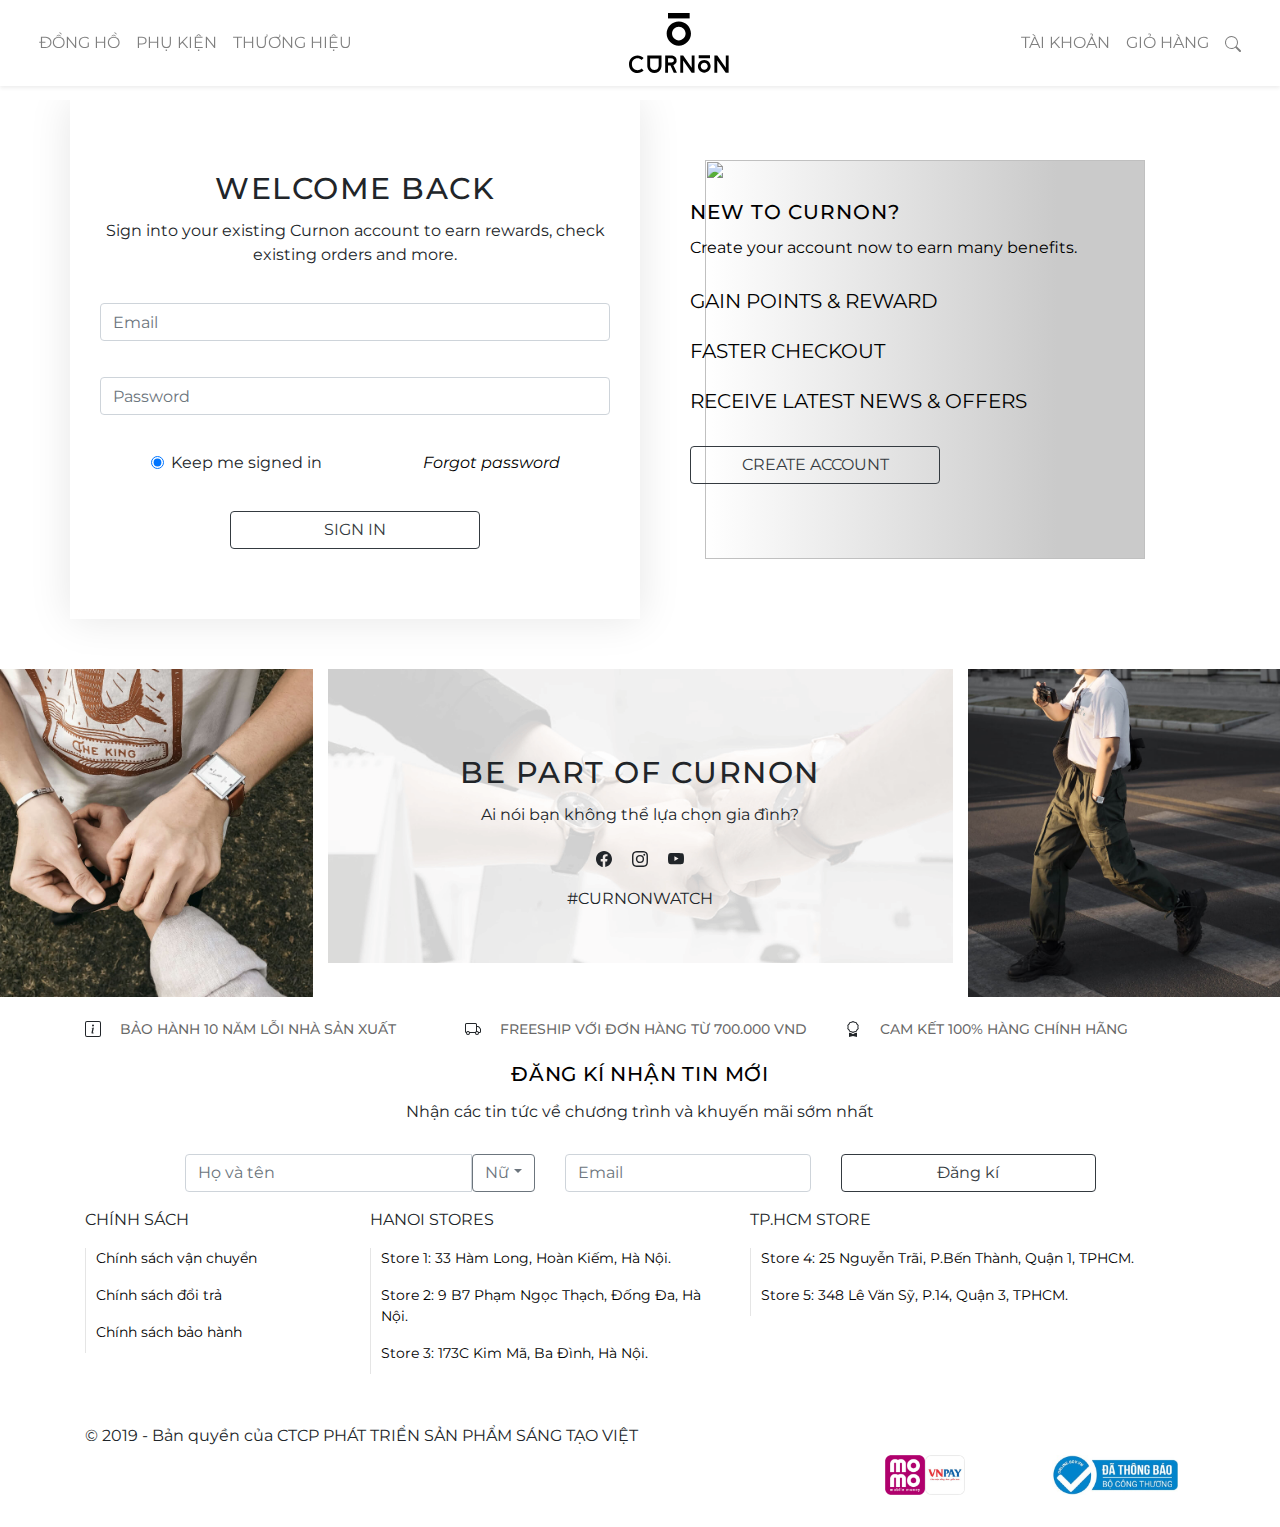
==== login.html @ 1ff75d3b "git commit" ====
<!DOCTYPE html>
<html lang="en">
<head>
    <meta charset="UTF-8">
    <meta http-equiv="X-UA-Compatible" content="IE=edge">
    <meta name="viewport" content="width=device-width, initial-scale=1.0">
    <meta charset="UTF-8">
    <meta http-equiv="X-UA-Compatible" content="IE=edge">
    <meta name="viewport" content="width=device-width, initial-scale=1.0">
    <title>FINAL PROJECT</title>
    <link href="./css/main.css" rel="stylesheet" />
    <link rel="preconnect" href="https://fonts.googleapis.com">
    <link rel="preconnect" href="https://fonts.gstatic.com" crossorigin>
    <link href="https://fonts.googleapis.com/css2?family=Montserrat&display=swap" rel="stylesheet">
    <link rel="stylesheet" href="https://stackpath.bootstrapcdn.com/bootstrap/4.4.1/css/bootstrap.min.css" integrity="sha384-Vkoo8x4CGsO3+Hhxv8T/Q5PaXtkKtu6ug5TOeNV6gBiFeWPGFN9MuhOf23Q9Ifjh" crossorigin="anonymous">
    <script src="https://ajax.googleapis.com/ajax/libs/jquery/3.5.1/jquery.min.js"></script>
    <script src="https://code.jquery.com/jquery-3.4.1.slim.min.js" integrity="sha384-J6qa4849blE2+poT4WnyKhv5vZF5SrPo0iEjwBvKU7imGFAV0wwj1yYfoRSJoZ+n" crossorigin="anonymous"></script>
    <script src="https://cdn.jsdelivr.net/npm/popper.js@1.16.0/dist/umd/popper.min.js" integrity="sha384-Q6E9RHvbIyZFJoft+2mJbHaEWldlvI9IOYy5n3zV9zzTtmI3UksdQRVvoxMfooAo" crossorigin="anonymous"></script>
    <script src="https://code.jquery.com/jquery-3.6.0.min.js" integrity="sha256-/xUj+3OJU5yExlq6GSYGSHk7tPXikynS7ogEvDej/m4=" crossorigin="anonymous"></script>
    <script src="https://stackpath.bootstrapcdn.com/bootstrap/4.4.1/js/bootstrap.min.js" integrity="sha384-wfSDF2E50Y2D1uUdj0O3uMBJnjuUD4Ih7YwaYd1iqfktj0Uod8GCExl3Og8ifwB6" crossorigin="anonymous"></script>
    <title>LOGIN</title>
</head>
<body>
    <div class="header bg-white navbar-light fixed-top">
        <nav class="navbar navbar-expand-lg navbar-light fixed-top shadow-sm " id="mainNav">
            <div class="container-fluid">
                <button class="navbar-toggler" onclick="openNavLeft()" type="button" data-bs-toggle="collapse" data-bs-target="#navbarSupportedContent" aria-controls="navbarSupportedContent" aria-expanded="false" aria-label="Toggle navigation">
                    <svg xmlns="http://www.w3.org/2000/svg" width="16" height="16" fill="currentColor" class="bi bi-list" viewBox="0 0 16 16">
                        <path fill-rule="evenodd" d="M2.5 12a.5.5 0 0 1 .5-.5h10a.5.5 0 0 1 0 1H3a.5.5 0 0 1-.5-.5zm0-4a.5.5 0 0 1 .5-.5h10a.5.5 0 0 1 0 1H3a.5.5 0 0 1-.5-.5zm0-4a.5.5 0 0 1 .5-.5h10a.5.5 0 0 1 0 1H3a.5.5 0 0 1-.5-.5z"/>
                        </svg>
                </button>
                <div id="mySidepanelLeft" class="sidepanelLeft">
                    <input type="text" class="form-control" placeholder="Tìm kiếm">
                    <a href="javascript:void(0)" class="closebtn" onclick="closeNavLeft()">×</a>
                    <a href="#">ĐỒNG HỒ NAM </a>
                    <a href="#">ĐỒNG HỒ NỮ</a>
                    <a href="#">DÂY ĐỒNG HỒ</a>
                    <a href="#">PHỤ KIỆN</a>
                  </div>
                <div class="nav-left header-display" id="navbarResponsive">
                    <ul class="navbar-nav ms-auto me-4 my-3 my-lg-0">
                        <li class="nav-item"><a class="nav-link me-lg-3" href="#features">ĐỒNG HỒ</a>
                            <div class="header-hover" style="width: 100%;">
                                <div class="row" style="padding: 50px;">
                                    <div class="col-2">
                                        <ul class="list-group" id="tabs-nav" style="list-style: none">
                                            <a href="#" class="list-group-item list-group-item-action">KHÁM PHÁ</a>
                                            <li> <a href="#tab1" class="list-group-item list-group-item-action list-group-btn" >ĐỒNG HỒ NAM</a>
                                            <li> <a href="#tab2" class="list-group-item list-group-item-action list-group-btn" >ĐỒNG HỒ NỮ</a></li>
                                            <li> <a href="#tab3" class="list-group-item list-group-item-action list-group-btn">ON SALE</a></li>
                                            <li> <a href="#" class="list-group-item list-group-item-action">DÂY ĐỒNG HỒ</a></li>
                        
                                        </ul>
                                    </div> 
                                    <div class="col-10 " id="content-tab">
                                            <!-- Đồng hồ nam -->
                                        <div class="row content-tab" id="#tab1">
                                            <div class="col-4" style="border-left:rgba(0, 0, 0, 0.6)">
                                                <a href="#" class="list-group-item list-group-item-action" style="border: none">MUA THEO BỘ SƯU TẬP</a>
                                                <div class="col-box">
                                                    <div class="col-group">
                                                        <a href="" class="col-group-item">
                                                            <img src="./img/Kashmir_2000px_1x1.png" alt="" class="header-img">
                                                            <h6 class="card-title">KASHMIR</h6>
                                                        </a>
                                                        <a href="" class="col-group-item">
                                                            <img src="./img/Colosseum_2000px_1x1.png" alt="" class="header-img">
                                                            <h6 class="card-title">COLOSSEUM</h6>
                                                        </a>
                                                        <a href="" class="col-group-item">
                                                            <img src="./img/Watches_Line_Art-09.png" alt="" class="header-img">
                                                            <h6 class="card-title">JACKSON</h6>
                                                        </a>
                                                    </div>
                                                    <div class="col-group">
                                                        <a href="" class="col-group-item">
                                                            <img src="./img/Kashmir_2000px_1x1.png" alt="" class="header-img">
                                                            <h6 class="card-title">KASHMIR</h6>
                                                        </a>
                                                        <a href="" class="col-group-item">
                                                            <img src="./img/Colosseum_2000px_1x1.png" alt="" class="header-img">
                                                            <h6 class="card-title">COLOSSEUM</h6>
                                                        </a>
                                                        <a href="" class="col-group-item">
                                                            <img src="./img/Watches_Line_Art-09.png" alt="" class="header-img">
                                                            <h6 class="card-title">JACKSON</h6>
                                                        </a>
                                                    </div>
                                                </div>
                                            </div>
                                            <div class="col-4">
                                                <div class="card card-animation">
                                                    <img src="./img/FuturaNewArrival.jpg" alt="" class="col-3-img ">
                                                    <div class="card-body">
                                                    <h6 class="card-title">NEW ARRIVALS</h6>
                                                    </div>
                                                </div>
                                            </div>
                                            <div class="col-4">
                                                <div class="card  card-animation" >
                                                    <img src="./img/MenBestSeller.jpg" alt="" class="col-3-img">
                                                    <div class="card-body">
                                                    <h6 class="card-title">MEN'S BEST SELLER</h6>
                                                    </div>
                                                </div>
                                                
                                            </div>
                                        </div>
                                            <!-- Đồng hồ nữ -->
                                        <div class="row content-tab" id="#tab2">
                                            <div class="col-4" >
                                                <a href="#" class="list-group-item list-group-item-action" style="border: none">MUA THEO BỘ SƯU TẬP</a>
                                                <div class="col-box">
                                                    <div class="col-group">
                                                        <a href="" class="col-group-item">
                                                            <img src="./img/Melissani_2000px_1x1.png" alt="" class="header-img">
                                                            <h6 class="card-title">Melissani</h6>
                                                        </a>
                                                        <a href="" class="col-group-item">
                                                            <img src="./img/Beverly_2000px_1x1.png" alt="" class="header-img">
                                                            <h6 class="card-title">Beverly</h6>
                                                        </a>
                                                        <a href="" class="col-group-item">
                                                            <img src="./img/Santorini_2000px_1x1.png" alt="" class="header-img">
                                                            <h6 class="card-title">Santorini</h6>
                                                        </a>
                                                    </div>
                                                    <div class="col-group">
                                                        <a href="" class="col-group-item">
                                                            <img src="./img/Kashmir_2000px_1x1.png" alt="" class="header-img">
                                                            <h6 class="card-title">KASHMIR</h6>
                                                        </a>
                                                        <a href="" class="col-group-item">
                                                            <img src="./img/Colosseum_2000px_1x1.png" alt="" class="header-img">
                                                            <h6 class="card-title">COLOSSEUM</h6>
                                                        </a>
                                                        <a href="" class="col-group-item">
                                                            <img src="./img/Watches_Line_Art-09.png" alt="" class="header-img">
                                                            <h6 class="card-title">JACKSON</h6>
                                                        </a>
                                                    </div>
                                                </div>
                                            </div>
                                            <div class="col-4">
                                                <div class="card">
                                                    <img src="./img/NewFlorenge.jpg" alt="" class="col-3-img">
                                                    <div class="card-body">
                                                    <h6 class="card-title">NEW ARRIVALS</h6>
                                                    </div>
                                                </div>
                                            </div>
                                            <div class="col-4">
                                                <div class="card" >
                                                    <img src="./img/WomenBestSeller.jpg" alt="" class="col-3-img">
                                                    <div class="card-body">
                                                    <h6 class="card-title">MEN'S BEST SELLER</h6>
                                                    </div>
                                                </div>
                                                
                                            </div>
                                        </div>
                                        <!-- Sale -->
                                        <div class="row content-tab" id="#tab3">
                                            <div class="col-5">
                                                <img src="./img/Straps.jpg" alt="" class="col-3-img">
                                            </div>
                                            <div class="col-7" style="align-self: center; display: flex;">
                                                <h3 class="card-title"> SPECIAL OFFER: </h3>
                                                <h3 class="card-title" style="color: red; font-weight: bold;"> UP TO 25%</h3>
                                                
                                            </div>
                                        
                                        </div>
                                    </div>
                        
                                </div>
                            </div>
                        </li>
                        <li class="nav-item"><a class="nav-link me-lg-3" href="#download">PHỤ KIỆN</a>
                            <div class="header-hover" style="width: 100%;">
                                <div class="row " style="padding: 50px;">
                                    <div class="col-2">
                                        <ul class="list-group" style="list-style: none">
                                            <a href="#" class="list-group-item list-group-item-action">KHÁM PHÁ</a>
                                            <li> <a href="#tab1" class="list-group-item list-group-item-action list-group-btn" >VÒNG TAY</a>
                                            <li> <a href="#tab2" class="list-group-item list-group-item-action list-group-btn" >NHẪN</a></li>
                        
                                        </ul>
                                    </div> 
                                    <div class="col-10">
                                            <!-- VÒNG TAY-->
                                        <div class="row ">
                                            <div class="col-6" >
                                                <div class="card card-animation ">
                                                    <img src="./img/MenCuff-1.jpg" alt="" class="card-col-img">
                                                    <div class="card-body">
                                                    <h6 class="card-title">NEW ARRIVALS</h6>
                                                    </div>
                                                </div>
                                            </div>
                                            <div class="col-6">
                                                <div class="card card-animation ">
                                                    <img src="./img/WomenCuffs.jpg" alt="" class="card-col-img">
                                                    <div class="card-body">
                                                    <h6 class="card-title">NEW ARRIVALS</h6>
                                                    </div>
                                                </div>
                                            </div>
                                            
                                        </div>
                                        <!-- nHẪN -->
                                        <!-- <div class="row content-tab" id="#tab2">
                                            <div class="col-4" >
                                                <a href="#" class="list-group-item list-group-item-action" style="border: none">MUA THEO BỘ SƯU TẬP</a>
                                                <div class="col-box">
                                                    <div class="col-group">
                                                        <a href="" class="col-group-item">
                                                            <img src="./img/Melissani_2000px_1x1.png" alt="" class="header-img">
                                                            <h6 class="card-title">Melissani</h6>
                                                        </a>
                                                        <a href="" class="col-group-item">
                                                            <img src="./img/Beverly_2000px_1x1.png" alt="" class="header-img">
                                                            <h6 class="card-title">Beverly</h6>
                                                        </a>
                                                        <a href="" class="col-group-item">
                                                            <img src="./img/Santorini_2000px_1x1.png" alt="" class="header-img">
                                                            <h6 class="card-title">Santorini</h6>
                                                        </a>
                                                    </div>
                                                    <div class="col-group">
                                                        <a href="" class="col-group-item">
                                                            <img src="./img/Kashmir_2000px_1x1.png" alt="" class="header-img">
                                                            <h6 class="card-title">KASHMIR</h6>
                                                        </a>
                                                        <a href="" class="col-group-item">
                                                            <img src="./img/Colosseum_2000px_1x1.png" alt="" class="header-img">
                                                            <h6 class="card-title">COLOSSEUM</h6>
                                                        </a>
                                                        <a href="" class="col-group-item">
                                                            <img src="./img/Watches_Line_Art-09.png" alt="" class="header-img">
                                                            <h6 class="card-title">JACKSON</h6>
                                                        </a>
                                                    </div>
                                                </div>
                                            </div>
                                            <div class="col-4">
                                                <div class="card">
                                                    <img src="./img/NewFlorenge.jpg" alt="" class="col-3-img">
                                                    <div class="card-body">
                                                    <h6 class="card-title">NEW ARRIVALS</h6>
                                                    </div>
                                                </div>
                                            </div>
                                            <div class="col-4">
                                                <div class="card" >
                                                    <img src="./img/WomenBestSeller.jpg" alt="" class="col-3-img">
                                                    <div class="card-body">
                                                    <h6 class="card-title">MEN'S BEST SELLER</h6>
                                                    </div>
                                                </div>
                                                
                                            </div>
                                        </div>  -->
                                    </div>
                                </div>
                            </div>

                        </li>
                        <li class="nav-item"><a class="nav-link me-lg-3" href="#download">THƯƠNG HIỆU</a>

                            <div class="header-hover" style="width: 100%;">
                                <div class="row " style="padding: 50px;">
                                    <div class="col-4">
                                        <div class="col-brand card-animation">
                                            <a href="" class="">
                                                <img src="./img/whynot-iRG.jpg" alt="" class="brand-img">
                                            </a>
                                            
                                        </div>
                                        <div class="brand-text">
                                            <img src="./img/whynot-cBD.png" alt="" class="brand-img-text">
                                            <button type="button" class="btn-edit btn ">KHÁM PHÁ BLOG</button>
                                        </div>

                                    </div>
                                    <div class="col-4">
                                        <div class="col-brand card-animation">
                                            <a href="" class="">
                                                <img src="./img/about-us-wmP.jpg" alt="" class="brand-img">
                                            </a>
                                            
                                        </div>
                                        <div class="brand-text">
                                            <h3 class="card-title" style="color: white;padding-bottom: 20px;font-weight: bold;">ABOUT US</h3>
                                            <button type="button" class="btn-edit btn ">VỀ CHÚNG TÔI</button>
                                        </div>

                                    </div>
                                    <div class="col-4">
                                        <div class="col-brand card-animation">
                                            <a href="" class="">
                                                <img src="./img/longandshort-pwP.jpg" alt="" class="brand-img">
                                            </a>
                                            
                                        </div>
                                        <div class="brand-text">
                                            <h3 class="card-title" style="color: white;padding-bottom: 20px; font-weight: bolder;">LONG AND SHORT</h3>
                                            <button type="button" class="btn-edit btn ">TÌM HIỂU THÊM </button>
                                        </div>

                                    </div>
                                </div>
                            </div>
                        </li>

                    </ul>
                </div>
                <a class="navbar-brand fw-bold " href="#page-top">
                    <img src="./img/logo-mWb.svg" class="img-fluid" alt="...">
                </a>
                <div class="nav-right header-display" id="navbarResponsive">
                    <ul class="navbar-nav ms-auto me-4 my-3 my-lg-0">
                        <li class="nav-item"><a class="nav-link me-lg-3" href="#features">TÀI KHOẢN</a>
                            <div class="header-hover">
                                <a href="#" class="dropdown-content">ĐĂNG NHẬP</a>
                                <a href="#" class="dropdown-content">ĐĂNG KÍ </a>
                            </div>
                        </li>
                        <li class="nav-item"><a class="nav-link me-lg-3" onclick="openNav()" href="#download">
                            GIỎ HÀNG
                        </a>
                            
                        </li>
                        <li class="nav-item"><a class="nav-link me-lg-3" href="#features">
                            <svg xmlns="http://www.w3.org/2000/svg" width="16" height="16" fill="currentColor" class="bi bi-search" viewBox="0 0 16 16">
                                <path d="M11.742 10.344a6.5 6.5 0 1 0-1.397 1.398h-.001c.03.04.062.078.098.115l3.85 3.85a1 1 0 0 0 1.415-1.414l-3.85-3.85a1.007 1.007 0 0 0-.115-.1zM12 6.5a5.5 5.5 0 1 1-11 0 5.5 5.5 0 0 1 11 0z"/>
                            </svg>
                        </a> </li>
                    </ul>
                </div>
                <button class="navbar-toggler" onclick="openNav()" type="button" data-bs-toggle="collapse" data-bs-target="#navbarSupportedContent" aria-controls="navbarSupportedContent" aria-expanded="false" aria-label="Toggle navigation">
                    <svg xmlns="http://www.w3.org/2000/svg" width="16" height="16" fill="currentColor" class="bi bi-bag" viewBox="0 0 16 16">
                        <path d="M8 1a2.5 2.5 0 0 1 2.5 2.5V4h-5v-.5A2.5 2.5 0 0 1 8 1zm3.5 3v-.5a3.5 3.5 0 1 0-7 0V4H1v10a2 2 0 0 0 2 2h10a2 2 0 0 0 2-2V4h-3.5zM2 5h12v9a1 1 0 0 1-1 1H3a1 1 0 0 1-1-1V5z"/>
                    </svg>
                </button>

                <div id="mySidepanel" class="sidepanel">
                                <div class="side-header">
                                    <h3 class="card-title">GIỎ HÀNG CỦA BẠN</h3>                                 
                                    <a href="javascript:void(0)" class="closebtn" onclick="closeNav()">
                                        <h3 class="card-title">x</h3>      
                                    </a>
                                <br>
                                </div>
                                <div class="side-body">
                                    <span class="card-title">
                                        Hiện tại chưa có sản phẩm nào trong giỏ hàng của bạn
                                    </span>
                                   <a href="#">
                                    <button type="button" class="btn btn-dark">TIẾP TỤC MUA SẮM</button>
                                   </a>
                                </div>
                                <div class="side-service">
                                    <div class="side-service-group">
                                        <svg xmlns="http://www.w3.org/2000/svg" width="16" height="16" fill="currentColor" class="bi bi-truck" viewBox="0 0 16 16" style="width: 50px; height: 50px;">
                                            <path d="M0 3.5A1.5 1.5 0 0 1 1.5 2h9A1.5 1.5 0 0 1 12 3.5V5h1.02a1.5 1.5 0 0 1 1.17.563l1.481 1.85a1.5 1.5 0 0 1 .329.938V10.5a1.5 1.5 0 0 1-1.5 1.5H14a2 2 0 1 1-4 0H5a2 2 0 1 1-3.998-.085A1.5 1.5 0 0 1 0 10.5v-7zm1.294 7.456A1.999 1.999 0 0 1 4.732 11h5.536a2.01 2.01 0 0 1 .732-.732V3.5a.5.5 0 0 0-.5-.5h-9a.5.5 0 0 0-.5.5v7a.5.5 0 0 0 .294.456zM12 10a2 2 0 0 1 1.732 1h.768a.5.5 0 0 0 .5-.5V8.35a.5.5 0 0 0-.11-.312l-1.48-1.85A.5.5 0 0 0 13.02 6H12v4zm-9 1a1 1 0 1 0 0 2 1 1 0 0 0 0-2zm9 0a1 1 0 1 0 0 2 1 1 0 0 0 0-2z"/>
                                            </svg>
                                            <span class="card-title" style=" color: black; margin-left: 30px;">FREESHIP VỚI ĐƠN HÀNG TỪ 700.000 VND</span>
                                    </div>
                                    <div class="side-service-group">
                                        <svg xmlns="http://www.w3.org/2000/svg" width="16" height="16" fill="currentColor" class="bi bi-award" viewBox="0 0 16 16" style="width: 50px; height: 50px; ">
                                            <path d="M9.669.864 8 0 6.331.864l-1.858.282-.842 1.68-1.337 1.32L2.6 6l-.306 1.854 1.337 1.32.842 1.68 1.858.282L8 12l1.669-.864 1.858-.282.842-1.68 1.337-1.32L13.4 6l.306-1.854-1.337-1.32-.842-1.68L9.669.864zm1.196 1.193.684 1.365 1.086 1.072L12.387 6l.248 1.506-1.086 1.072-.684 1.365-1.51.229L8 10.874l-1.355-.702-1.51-.229-.684-1.365-1.086-1.072L3.614 6l-.25-1.506 1.087-1.072.684-1.365 1.51-.229L8 1.126l1.356.702 1.509.229z"/>
                                            <path d="M4 11.794V16l4-1 4 1v-4.206l-2.018.306L8 13.126 6.018 12.1 4 11.794z"/>
                                        </svg>
                                        <span class="card-title" style=" color: black; margin-left: 30px;">CAM KẾT 100% HÀNG CHÍNH HÃNG</span>
                                    </div>
                                </div>

                </div>

            </div>        
        </nav> 
        
        
    </div>

    <div class="body">
        <div class="container margin-top" >
            <div class="row">
                <div class="col-md-12 col-lg-6 login-group" >
                    <div class="container login-padding">
                        <h3 class="card-title" style="text-align: center;">WELCOME BACK</h3>
                        <p class="text" style="text-align: center;">
                            Sign into your existing Curnon account to earn rewards, check existing orders and more.
                        </p>
                        <form>
                            <div class="mb-3 padding-top" >
                              <input type="text" class="form-control email" placeholder="Email" aria-label="Email" aria-describedby="basic-addon1">
                              <p id="err-login-email"></p>
                            </div>
                            <div class="mb-3 padding-top">
                                <input type="text" class="form-control password" placeholder="Password" aria-label="Password" aria-describedby="basic-addon1">                       
                                <p id="err-login-psw"></p>
                            </div>
                            <div class=" form-check-center padding-top">
                                <div class="form-check ">
                                    <input class="form-check-input" type="radio" name="flexRadioDefault" id="flexRadioDefault2" checked>
                                    <label class="form-check-label" for="flexRadioDefault2">
                                      Keep me signed in
                                    </label>
                                  </div>
                                  <a href="">
                                      <p class="text" style="font-style: italic; color: black; text-decoration: black;">Forgot password
                                      </p>
                                  </a>
                            </div>
                            <div class="form-btn padding-top">
                                <button type="button" class="btn btn-outline-dark btnLogin" style="width: 250px;">SIGN IN</button>
                            </div>
                        </form>
                    </div>
                    
                    
                </div>
                <div class="col-md-12 col-lg-6"  >
                    <div class="login-right">
                        <img src="./img/background-k2G.png" alt="" class="login-right-img">
                    </div>
                    <div class="signup">
                        <div class="signup-text">
                            <h3 class="card-title" style="color: black;">NEW TO CURNON?</h3>
                            <p class="text" style="color: black;" >
                                Create your account now to earn many benefits.
                            </p>
                        </div>
                        <div class="signup-group">
                            <div class="signup-box">
                                <div class="circle-box"></div>
                                <div class="box-text">GAIN POINTS & REWARD</div>
                            </div>
                            <div class="signup-box">
                                <div class="circle-box"></div>
                                <div class="box-text">FASTER CHECKOUT</div>
                            </div>
                            <div class="signup-box">
                                <div class="circle-box"></div>
                                <div class="box-text">RECEIVE LATEST NEWS & OFFERS</div>
                            </div>
                            
                        </div>
                    
                        <button type="button" class="btn btn-outline-dark" style="width: 250px;">CREATE ACCOUNT</button>
                    </div>
                    

                </div>
            </div>
        </div>
        <div class="body-6 margin-top">
            <div class="row " >
                <div class="col-md-3 mobile-row" style="padding: 0px;">
                    <img src="./img/part_of_curnon_1-mCk.jpg" alt="" class="story-img">
                    <!-- <div class="body6-img" style="background-image: url('./img/part_of_curnon_1-mCk.jpg');"></div> -->
                </div>
                <div class="col-md-12 col-sm-12 col-lg-6 position" style="padding: 0px;">
                    <div class="container">
                        <img src="./img/background-v4U.png" alt="" class="story-img" style="height: 100%; position: relative;">
                    </div>
                    <div class="body-6-box">
                        <div class="body-6-text">
                            <h3 class="card-title">BE PART OF CURNON</h3>
                            <span class="text">Ai nói bạn không thể lựa chọn gia đình?                    </span>
                            <div class="icon-box">
                                <svg xmlns="http://www.w3.org/2000/svg" width="16" height="16" fill="currentColor" class="bi bi-facebook" viewBox="0 0 16 16">
                                    <path d="M16 8.049c0-4.446-3.582-8.05-8-8.05C3.58 0-.002 3.603-.002 8.05c0 4.017 2.926 7.347 6.75 7.951v-5.625h-2.03V8.05H6.75V6.275c0-2.017 1.195-3.131 3.022-3.131.876 0 1.791.157 1.791.157v1.98h-1.009c-.993 0-1.303.621-1.303 1.258v1.51h2.218l-.354 2.326H9.25V16c3.824-.604 6.75-3.934 6.75-7.951z"/>
                                </svg>
                                <svg xmlns="http://www.w3.org/2000/svg" width="16" height="16" fill="currentColor" class="bi bi-instagram" viewBox="0 0 16 16">
                                    <path d="M8 0C5.829 0 5.556.01 4.703.048 3.85.088 3.269.222 2.76.42a3.917 3.917 0 0 0-1.417.923A3.927 3.927 0 0 0 .42 2.76C.222 3.268.087 3.85.048 4.7.01 5.555 0 5.827 0 8.001c0 2.172.01 2.444.048 3.297.04.852.174 1.433.372 1.942.205.526.478.972.923 1.417.444.445.89.719 1.416.923.51.198 1.09.333 1.942.372C5.555 15.99 5.827 16 8 16s2.444-.01 3.298-.048c.851-.04 1.434-.174 1.943-.372a3.916 3.916 0 0 0 1.416-.923c.445-.445.718-.891.923-1.417.197-.509.332-1.09.372-1.942C15.99 10.445 16 10.173 16 8s-.01-2.445-.048-3.299c-.04-.851-.175-1.433-.372-1.941a3.926 3.926 0 0 0-.923-1.417A3.911 3.911 0 0 0 13.24.42c-.51-.198-1.092-.333-1.943-.372C10.443.01 10.172 0 7.998 0h.003zm-.717 1.442h.718c2.136 0 2.389.007 3.232.046.78.035 1.204.166 1.486.275.373.145.64.319.92.599.28.28.453.546.598.92.11.281.24.705.275 1.485.039.843.047 1.096.047 3.231s-.008 2.389-.047 3.232c-.035.78-.166 1.203-.275 1.485a2.47 2.47 0 0 1-.599.919c-.28.28-.546.453-.92.598-.28.11-.704.24-1.485.276-.843.038-1.096.047-3.232.047s-2.39-.009-3.233-.047c-.78-.036-1.203-.166-1.485-.276a2.478 2.478 0 0 1-.92-.598 2.48 2.48 0 0 1-.6-.92c-.109-.281-.24-.705-.275-1.485-.038-.843-.046-1.096-.046-3.233 0-2.136.008-2.388.046-3.231.036-.78.166-1.204.276-1.486.145-.373.319-.64.599-.92.28-.28.546-.453.92-.598.282-.11.705-.24 1.485-.276.738-.034 1.024-.044 2.515-.045v.002zm4.988 1.328a.96.96 0 1 0 0 1.92.96.96 0 0 0 0-1.92zm-4.27 1.122a4.109 4.109 0 1 0 0 8.217 4.109 4.109 0 0 0 0-8.217zm0 1.441a2.667 2.667 0 1 1 0 5.334 2.667 2.667 0 0 1 0-5.334z"/>
                                </svg>
                                <svg xmlns="http://www.w3.org/2000/svg" width="16" height="16" fill="currentColor" class="bi bi-youtube" viewBox="0 0 16 16">
                                    <path d="M8.051 1.999h.089c.822.003 4.987.033 6.11.335a2.01 2.01 0 0 1 1.415 1.42c.101.38.172.883.22 1.402l.01.104.022.26.008.104c.065.914.073 1.77.074 1.957v.075c-.001.194-.01 1.108-.082 2.06l-.008.105-.009.104c-.05.572-.124 1.14-.235 1.558a2.007 2.007 0 0 1-1.415 1.42c-1.16.312-5.569.334-6.18.335h-.142c-.309 0-1.587-.006-2.927-.052l-.17-.006-.087-.004-.171-.007-.171-.007c-1.11-.049-2.167-.128-2.654-.26a2.007 2.007 0 0 1-1.415-1.419c-.111-.417-.185-.986-.235-1.558L.09 9.82l-.008-.104A31.4 31.4 0 0 1 0 7.68v-.123c.002-.215.01-.958.064-1.778l.007-.103.003-.052.008-.104.022-.26.01-.104c.048-.519.119-1.023.22-1.402a2.007 2.007 0 0 1 1.415-1.42c.487-.13 1.544-.21 2.654-.26l.17-.007.172-.006.086-.003.171-.007A99.788 99.788 0 0 1 7.858 2h.193zM6.4 5.209v4.818l4.157-2.408L6.4 5.209z"/>
                                </svg>
                            </div>
                            <span class="cart-text">#CURNONWATCH </span>
                        </div>
                        
                    </div>
                </div>
                <div class="col-md-3 mobile-row" style="padding: 0px;">
                    <img src="./img/part_of_curnon_3-4DR.jpg" alt="" class="story-img">
                </div>
                
            </div>
            <div class="row">
                <div class="container">
                    <div class="row body6-padding">
                        <div class="col-md-4 col-sm-12 body6-row-2">
                            <svg xmlns="http://www.w3.org/2000/svg" width="16" height="16" fill="currentColor" class="bi bi-info-square" viewBox="0 0 16 16">
                                <path d="M14 1a1 1 0 0 1 1 1v12a1 1 0 0 1-1 1H2a1 1 0 0 1-1-1V2a1 1 0 0 1 1-1h12zM2 0a2 2 0 0 0-2 2v12a2 2 0 0 0 2 2h12a2 2 0 0 0 2-2V2a2 2 0 0 0-2-2H2z"/>
                                <path d="m8.93 6.588-2.29.287-.082.38.45.083c.294.07.352.176.288.469l-.738 3.468c-.194.897.105 1.319.808 1.319.545 0 1.178-.252 1.465-.598l.088-.416c-.2.176-.492.246-.686.246-.275 0-.375-.193-.304-.533L8.93 6.588zM9 4.5a1 1 0 1 1-2 0 1 1 0 0 1 2 0z"/>
                                </svg>
                            <span class="card-title">BẢO HÀNH 10 NĂM LỖI NHÀ SẢN XUẤT</span>
                        </div>
                        <div class="col-md-4 col-sm-12 body6-row-2">
                            <svg xmlns="http://www.w3.org/2000/svg" width="16" height="16" fill="currentColor" class="bi bi-truck" viewBox="0 0 16 16">
                                <path d="M0 3.5A1.5 1.5 0 0 1 1.5 2h9A1.5 1.5 0 0 1 12 3.5V5h1.02a1.5 1.5 0 0 1 1.17.563l1.481 1.85a1.5 1.5 0 0 1 .329.938V10.5a1.5 1.5 0 0 1-1.5 1.5H14a2 2 0 1 1-4 0H5a2 2 0 1 1-3.998-.085A1.5 1.5 0 0 1 0 10.5v-7zm1.294 7.456A1.999 1.999 0 0 1 4.732 11h5.536a2.01 2.01 0 0 1 .732-.732V3.5a.5.5 0 0 0-.5-.5h-9a.5.5 0 0 0-.5.5v7a.5.5 0 0 0 .294.456zM12 10a2 2 0 0 1 1.732 1h.768a.5.5 0 0 0 .5-.5V8.35a.5.5 0 0 0-.11-.312l-1.48-1.85A.5.5 0 0 0 13.02 6H12v4zm-9 1a1 1 0 1 0 0 2 1 1 0 0 0 0-2zm9 0a1 1 0 1 0 0 2 1 1 0 0 0 0-2z"/>
                                </svg>
                              <span class="card-title">FREESHIP VỚI ĐƠN HÀNG TỪ 700.000 VND</span>
                        </div>
                        <div class="col-md-4 col-sm-12 body6-row-2">
                            <svg xmlns="http://www.w3.org/2000/svg" width="16" height="16" fill="currentColor" class="bi bi-award" viewBox="0 0 16 16">
                                <path d="M9.669.864 8 0 6.331.864l-1.858.282-.842 1.68-1.337 1.32L2.6 6l-.306 1.854 1.337 1.32.842 1.68 1.858.282L8 12l1.669-.864 1.858-.282.842-1.68 1.337-1.32L13.4 6l.306-1.854-1.337-1.32-.842-1.68L9.669.864zm1.196 1.193.684 1.365 1.086 1.072L12.387 6l.248 1.506-1.086 1.072-.684 1.365-1.51.229L8 10.874l-1.355-.702-1.51-.229-.684-1.365-1.086-1.072L3.614 6l-.25-1.506 1.087-1.072.684-1.365 1.51-.229L8 1.126l1.356.702 1.509.229z"/>
                                <path d="M4 11.794V16l4-1 4 1v-4.206l-2.018.306L8 13.126 6.018 12.1 4 11.794z"/>
                            </svg>
                            <span class="card-title">CAM KẾT 100% HÀNG CHÍNH HÃNG</span>
                        </div>  
                    </div>
                    
                </div>
                
            </div>
        </div>
        <div class="body-newsletter">
            <h5 class="card-title">ĐĂNG KÍ NHẬN TIN MỚI</h5>
            <span class="card-text">Nhận các tin tức về chương trình và khuyến mãi sớm nhất            </span>
            <div class="container">
                <div class="row justify-content-md-center">
                  <div class="col-sm-12 col-md-12 col-lg-4">
                    <div class="input-group mb-3">
                        <input type="text" class="form-control" placeholder="Họ và tên" aria-label="Recipient's username" aria-describedby="basic-addon2">
                        <button class="btn btn-outline-secondary dropdown-toggle" type="button" data-bs-toggle="dropdown" aria-expanded="false">Nữ</button>
                        <ul class="dropdown-menu dropdown-menu-end">
                          <li><a class="dropdown-item" href="#">Nam</a></li>
                          <li><a class="dropdown-item" href="#">Nữ</a></li>
                        </ul>
                      </div>
                  </div>
                  <div class="col-sm-12 col-md-12 col-lg-auto">
                    <input type="text" class="form-control" placeholder="Email" aria-label="Recipient's username" aria-describedby="basic-addon2">
                  </div>
                  <div class="col-sm-12 col-md-12 col-lg-3">
                    <button type="button" class="btn btn-outline-dark btn-responsive">Đăng kí</button>

                  </div>
                </div>
            </div>
            <div class="container mobile-row">
                <div class="row">
                    <div class="col-3 ">
                        <span class="card-text">CHÍNH SÁCH</span>
                        <div class="news-box">
                            <p class="card-text">Chính sách vận chuyển</p>
                            <p class="card-text">Chính sách đổi trả</p>
                            <p class="card-text">Chính sách bảo hành</p>
                        </div>
                    </div>
                    <div class="col-4">
                        <span class="card-text">HANOI STORES</span>
                        <div class="news-box">
                            <p class="card-text">Store 1: 33 Hàm Long, Hoàn Kiếm, Hà Nội.</p>
                            <p class="card-text">Store 2: 9 B7 Phạm Ngọc Thạch, Đống Đa, Hà Nội.</p>
                            <p class="card-text">Store 3: 173C Kim Mã, Ba Đình, Hà Nội.</p>
                        </div>
                    </div>
                    <div class="col-5">
                        <span class="card-text">TP.HCM STORE</span>
                        <div class="news-box">
                            <p class="card-text">Store 4: 25 Nguyễn Trãi, P.Bến Thành, Quận 1, TPHCM.</p>
                            <p class="card-text">Store 5: 348 Lê Văn Sỹ, P.14, Quận 3, TPHCM.</p>
                        </div>
                    </div>
                </div>
            </div>
        </div>  
    </div>

    <div class="footer margin-top">
        <div class="container">
            <div class="row">
                <div class="col-md-8 col-sm-12">
                    <span class="card-text">
                        © 2019 - Bản quyền của CTCP PHÁT TRIỂN SẢN PHẨM SÁNG TẠO VIỆT
                    </span>
                    <p class="card-text">
                        Giấy chứng nhận ĐKKD số 0108150321 do Sở Kế hoạch và Đầu tư Thành phố Hà Nội cấp ngày 29/01/2018 123C Thụy Khuê, Tây Hồ, Hà Nội
                    </p>
                </div>
                <div class="col-md-2 responsive mobile-row" style="flex-direction: row;">
                    <img src="./img/momo-tS5.png" alt="" class="footer-img mobile-row">
                    <img src="./img/vnpay-bBZ.png" alt="" class="footer-img mobile-row">
                </div>
                <div class="col-md-2 responsive mobile-row">
                    <img src="./img/bct-5Sz.png" alt="" class="footer-img mobile-row">
                </div>
            </div>
        </div>
    </div> 
    </div>
    <script>

        let email = document.querySelector('.email');
        email.onblur = function(){
            if(email.value == ""){
            document.getElementById("err-login-email").innerHTML = "Yêu cầu phải điền trường thông tin này ";
            }
            else{ 
                document.getElementById("err-login-mail").innerHTML =" ";
            }
        }
        let password = document.querySelector('.password');
        password.onblur = function(){
            if(password.value == ""){
            document.getElementById("err-login-psw").innerHTML = "Yêu cầu phải điền trường thông tin này ";
        }
            else{ 
                document.getElementById("err-login-psw").innerHTML ="  ";
            }
        }

        // Success Login 
            
    </script>
</body>
</html>
---- css/main.css ----
@media (max-width: 440px) {
  .header-display {
    display: none;
  }
}
@media (min-width: 440px) and (max-width: 992px) {
  .header-display {
    display: none;
  }
}

@media (max-width: 440px) {
  .body-banner-desktop {
    display: none;
  }
}

@media (min-width: 1024px) {
  .body-banner-mobile {
    display: none;
  }
}
@media (min-width: 440px) and (max-width: 992px) {
  .body-banner-mobile {
    display: none;
  }
}

@media (max-width: 440px) {
  .banner-box {
    width: 100%;
    justify-content: flex-end;
    padding: 32px 0;
  }
}
@media (min-width: 1024px) {
  .banner-box {
    width: 50%;
    padding: 0 8px;
    justify-content: center;
  }
}
@media (min-width: 440px) and (max-width: 992px) {
  .banner-box {
    width: 100%;
    padding: 0 8px;
    display: flex;
    justify-content: center;
    align-items: center;
  }
}

@media (max-width: 440px) {
  .banner-box:nth-child(2) {
    display: none;
  }
}
@media (min-width: 440px) and (max-width: 992px) {
  .banner-box:nth-child(2) {
    display: none;
  }
}

@media (max-width: 440px) {
  .banner-box:nth-child(3) {
    display: none;
  }
}
@media (min-width: 440px) and (max-width: 992px) {
  .banner-box:nth-child(3) {
    display: none;
  }
}

@media (min-width: 1024px) {
  .banner-container {
    background: linear-gradient(270deg, rgba(0, 0, 0, 0) 0%, #000000 80%);
    
  }
}

@media (max-width: 440px) {
  h1.card-title {
    font-size: 22px;
    line-height: 32px;
    text-align: center;
    margin-top: 0px;
    letter-spacing: 0.04em;
  }
}
@media (min-width: 440px) and (max-width: 992px) {
  h1.card-title {
    font-size: 25px;
    line-height: 30px;
    text-align: left;
  }
}
@media (min-width: 1024px) {
  h1.card-title {
    font-size: 38px;
    line-height: 46px;
    text-align: left;
  }
}

@media (max-width: 440px) {
  p.card-text {
    display: none;
  }
}
@media (min-width: 440px) and (max-width: 992px) {
  p.card-text {
    display: none;
  }
}

@media (max-width: 440px) {
  .title-discount > p.card-title {
    text-align: center;
  }
}

@media (max-width: 440px) {
  .margin-mobile {
    margin: 10px;
  }
}
@media (min-width: 440px) and (max-width: 992px) {
  .margin-mobile {
    margin: 10px;
  }
}

@media (min-width: 1024px) {
  .padding-desktop {
    padding: 24px 0px;
  }
}

@media (max-width: 440px) {
  .category {
    padding: 0px;
  }
}

@media (min-width: 1024px) {
  .item-padding {
    padding: 20px;
  }
}

@media (min-width: 1024px) {
  h3.card-title {
    font-size: 30px;
    line-height: 37px;
  }
}
@media (max-width: 440px) {
  h3.card-title {
    font-size: 20px;
    line-height: 24px;
  }
}

@media (min-width: 1024px) {
  .item-discount {
    top: 0%;
    left: 5%;
  }
}
@media (max-width: 440px) {
  .item-discount {
    top: 0%;
    left: 10%;
  }
}
@media (max-width: 440px) {
  .item-discount {
    top: 0%;
    left: 10%;
  }
}

@media (max-width: 440px) {
  .banner-desktop {
    display: none;
  }
}
@media (min-width: 440px) and (max-width: 992px) {
  .banner-desktop {
    display: none;
  }
}

@media (max-width: 440px) {
  .body4-banner-desktop {
    display: none;
  }
}
@media (min-width: 440px) and (max-width: 992px) {
  .body4-banner-desktop {
    display: none;
  }
}

@media (min-width: 1024px) {
  .body4-banner-mobile {
    display: none;
  }
}

@media (min-width: 1024px) {
  h2.card-title {
    font-size: 38px;
    line-height: 46px;
    text-align: left;
    margin-bottom: 0;
  }
}
@media (max-width: 440px) {
  h2.card-title {
    text-align: center;
    font-size: 25px;
    line-height: 30px;
    margin-bottom: 8px;
  }
}
@media (min-width: 440px) and (max-width: 992px) {
  h2.card-title {
    font-size: 30px;
    line-height: 35px;
    text-align: left;
    margin-bottom: 0;
  }
}

@media (max-width: 440px) {
  .row > .banner-box {
    align-items: center;
  }
}

@media (max-width: 440px) {
  .mobile-row {
    display: none;
  }
}
@media (min-width: 440px) and (max-width: 992px) {
  .mobile-row {
    display: none;
  }
}

@media (max-width: 440px) {
  .mobile-container {
    align-items: center;
  }
}
@media (min-width: 440px) and (max-width: 992px) {
  .mobile-container {
    align-self: flex-end;
    align-items: center;
  }
}

@media (max-width: 440px) {
  .our-product-img {
    object-fit: cover;
    background-position: center;
    border-radius: 50%;
  }
}

@media (max-width: 440px) {
  .our-product-left {
    height: 300px;
    width: 300px;
  }
}
@media (min-width: 1024px) {
  .our-product-left {
    height: 500px;
    width: 500px;
  }
}
@media  (min-width: 440px) and (max-width: 992px)  {
  .our-product-left {
    height: 300px;
    width: 300px;
  }
}


@media (max-width: 440px) {
  .our-product-img {
    height: 300px;
    width: 300px;
  }
}
@media (min-width: 1024px) {
  .our-product-img {
    height: 500px;
    width: 500px;
  }
}

@media (max-width: 440px) {
  .our-product-box, .col-box-text {
    display: flex;
    justify-content: center;
    align-items: center;
  }
}
@media (min-width: 440px) and (max-width: 992px) {
  .our-product-box, .col-box-text {
    display: flex;
    justify-content: center;
    align-items: center;
  }
}

@media (max-width: 440px) {
  .story-text {
    width: 100%;
  }
}

@media (min-width: 1024px) {
  .margin-top {
    margin-top: 50px;
  }
}
@media (min-width: 440px) and (max-width: 992px) {
  .margin-top {
    margin-top: 30px;
  }
}
@media (max-width: 440px) {
  .margin-top {
    margin-top: 15px;
  }
}

@media (min-width: 1024px) {
  .body6-row-2 > span.card-title {
    margin-left: 15px;
  }
}
@media (max-width: 440px) {
  .body6-row-2 > span.card-title {
    margin-left: 10px;
  }
}

@media (max-width: 440px) {
  .body6-row-2 {
    display: flex;
    justify-content: center;
    align-self: center;
  }
}

@media (max-width: 440px) {
  .body-newsletter > span.card-text,
.col-sm-12 > span.card-text {
    text-align: center;
    width: 80%;
  }
}

@media (max-width: 440px) {
  .btn-responsive {
    margin-top: 20px;
  }
}
@media (min-width: 440px) and (max-width: 992px) {
  .btn-responsive {
    margin-top: 30px;
  }
}

@media (max-width: 440px) {
  .banner-box-js {
    display: flex;
    justify-content: center;
    align-items: center;
  }
}
@media (min-width: 1024px) {
  .banner-box-js {
    padding: 50px 0px;
  }
}

@media (min-width: 1024px) {
  .mobile-dot {
    display: none;
  }
}

@media (max-width: 440px) {
  .header-hover {
    display: none;
  }
}
@media (max-width: 440px) {
  .header-hover {
    display: none;
  }
}

@media (max-width: 440px) {
  .side-header > h3.card-title {
    display: none;
  }
}
@media (min-width: 440px) and (max-width: 992px) {
  .side-header > h3.card-title {
    display: none;
  }
}

@media (max-width: 440px) {
  .side-service {
    display: none;
  }
}
@media (min-width: 440px) and (max-width: 992px) {
  .side-service {
    display: none;
  }
}

@media (min-width: 1024px) {
  .side-body {
    height: 300px;
  }
}
@media (max-width: 440px) {
  .side-body {
    height: auto;
  }
}

@media (max-width: 440px) {
  .header-display {
    display: none;
  }
}
@media (min-width: 440px) and (max-width: 992px) {
  .header-display {
    display: none;
  }
}

@media (max-width: 440px) {
  .body-banner-desktop {
    display: none;
  }
}

@media (min-width: 1024px) {
  .body-banner-mobile {
    display: none;
  }
}
@media (min-width: 440px) and (max-width: 992px) {
  .body-banner-mobile {
    display: none;
  }
}

@media (max-width: 440px) {
  .banner-box {
    width: 100%;
    justify-content: flex-end;
    padding: 32px 0;
  }
}
@media (min-width: 1024px) {
  .banner-box {
    width: 50%;
    padding: 0 8px;
    justify-content: center;
  }
}
@media (min-width: 440px) and (max-width: 992px) {
  .banner-box {
    width: 100%;
    padding: 0 8px;
    display: flex;
    justify-content: center;
    align-items: center;
  }
}

@media (max-width: 440px) {
  .banner-box:nth-child(2) {
    display: none;
  }
}
@media (min-width: 440px) and (max-width: 992px) {
  .banner-box:nth-child(2) {
    display: none;
  }
}

@media (max-width: 440px) {
  .banner-box:nth-child(3) {
    display: none;
  }
}
@media (min-width: 440px) and (max-width: 992px) {
  .banner-box:nth-child(3) {
    display: none;
  }
}

@media (min-width: 1024px) {
  .banner-container {
    background: linear-gradient(270deg, rgba(0, 0, 0, 0) 0%, #000000 80%);
  }
}

@media (max-width: 440px) {
  h1.card-title {
    font-size: 22px;
    line-height: 32px;
    text-align: center;
    margin-top: 0px;
    letter-spacing: 0.04em;
  }
}
@media (min-width: 440px) and (max-width: 992px) {
  h1.card-title {
    font-size: 25px;
    line-height: 30px;
    text-align: left;
  }
}
@media (min-width: 1024px) {
  h1.card-title {
    font-size: 38px;
    line-height: 46px;
    text-align: left;
  }
}

@media (max-width: 440px) {
  p.card-text {
    display: none;
  }
}
@media (min-width: 440px) and (max-width: 992px) {
  p.card-text {
    display: none;
  }
}

@media (max-width: 440px) {
  .title-discount > p.card-title {
    text-align: center;
  }
}

@media (max-width: 440px) {
  .margin-mobile {
    margin: 10px;
  }
}
@media (min-width: 440px) and (max-width: 992px) {
  .margin-mobile {
    margin: 10px;
  }
}

@media (min-width: 1024px) {
  .padding-desktop {
    padding: 24px 0px;
  }
}

@media (max-width: 440px) {
  .category {
    padding: 0px;
  }
}

@media (min-width: 1024px) {
  .item-padding {
    padding: 20px;
  }
}

@media (min-width: 1024px) {
  h3.card-title {
    font-size: 30px;
    line-height: 37px;
  }
}
@media (max-width: 440px) {
  h3.card-title {
    font-size: 20px;
    line-height: 24px;
  }
}

@media (min-width: 1024px) {
  .item-discount {
    top: 0%;
    left: 5%;
  }
}
@media (max-width: 440px) {
  .item-discount {
    top: 0%;
    left: 10%;
  }
}
@media (max-width: 440px) {
  .item-discount {
    top: 0%;
    left: 10%;
  }
}

@media (max-width: 440px) {
  .banner-desktop {
    display: none;
  }
}
@media (min-width: 440px) and (max-width: 992px) {
  .banner-desktop {
    display: none;
  }
}

@media (max-width: 440px) {
  .body4-banner-desktop {
    display: none;
  }
}
@media (min-width: 440px) and (max-width: 992px) {
  .body4-banner-desktop {
    display: none;
  }
}

@media (min-width: 1024px) {
  .body4-banner-mobile {
    display: none;
  }
}

@media (min-width: 1024px) {
  h2.card-title {
    font-size: 38px;
    line-height: 46px;
    text-align: left;
    margin-bottom: 0;
  }
}
@media (max-width: 440px) {
  h2.card-title {
    text-align: center;
    font-size: 25px;
    line-height: 30px;
    margin-bottom: 8px;
  }
}
@media (min-width: 440px) and (max-width: 992px) {
  h2.card-title {
    font-size: 30px;
    line-height: 35px;
    text-align: left;
    margin-bottom: 0;
  }
}

@media (max-width: 440px) {
  .row > .banner-box {
    align-items: center;
  }
}

@media (max-width: 440px) {
  .mobile-row {
    display: none;
  }
}
@media (min-width: 440px) and (max-width: 992px) {
  .mobile-row {
    display: none;
  }
}

@media (max-width: 440px) {
  .mobile-container {
    align-items: center;
  }
}
@media (min-width: 440px) and (max-width: 992px) {
  .mobile-container {
    align-self: flex-end;
    align-items: center;
  }
}

@media (max-width: 440px) {
  .our-product-img {
    object-fit: cover;
    background-position: center;
    border-radius: 50%;
  }
}

@media (max-width: 440px) {
  .our-product-left {
    height: 300px;
    width: 300px;
  }
}
@media (min-width: 1024px) {
  .our-product-left {
    height: 500px;
    width: 500px;
  }
}

@media (max-width: 440px) {
  .our-product-img {
    height: 300px;
    width: 300px;
  }
}
@media (min-width: 1024px) {
  .our-product-img {
    height: 500px;
    width: 500px;
  }
}

@media (max-width: 440px) {
  .our-product-box, .col-box-text {
    display: flex;
    justify-content: center;
    align-items: center;
  }
}
@media (min-width: 440px) and (max-width: 992px) {
  .our-product-box, .col-box-text {
    display: flex;
    justify-content: center;
    align-items: center;
  }
}

@media (max-width: 440px) {
  .story-text {
    width: 100%;
  }
}

@media (min-width: 1024px) {
  .margin-top {
    margin-top: 50px;
  }
}
@media (min-width: 440px) and (max-width: 992px) {
  .margin-top {
    margin-top: 30px;
  }
}
@media (max-width: 440px) {
  .margin-top {
    margin-top: 15px;
  }
}

@media (min-width: 1024px) {
  .body6-row-2 > span.card-title {
    margin-left: 15px;
  }
}
@media (max-width: 440px) {
  .body6-row-2 > span.card-title {
    margin-left: 10px;
  }
}

@media (max-width: 440px) {
  .body6-row-2 {
    display: flex;
    justify-content: center;
    align-self: center;
  }
}

@media (max-width: 440px) {
  .body-newsletter > span.card-text,
.col-sm-12 > span.card-text {
    text-align: center;
    width: 80%;
  }
}

@media (max-width: 440px) {
  .btn-responsive {
    margin-top: 20px;
  }
}
@media (min-width: 440px) and (max-width: 992px) {
  .btn-responsive {
    margin-top: 30px;
  }
}

@media (max-width: 440px) {
  .banner-box-js {
    display: flex;
    justify-content: center;
    align-items: center;
  }
}
@media (min-width: 1024px) {
  .banner-box-js {
    padding: 50px 0px;
  }
}

@media (min-width: 1024px) {
  .mobile-dot {
    display: none;
  }
}

@media (max-width: 440px) {
  .header-hover {
    display: none;
  }
}
@media (max-width: 440px) {
  .header-hover {
    display: none;
  }
}

@media (max-width: 440px) {
  .side-header > h3.card-title {
    display: none;
  }
}
@media (min-width: 440px) and (max-width: 992px) {
  .side-header > h3.card-title {
    display: none;
  }
}

@media (max-width: 440px) {
  .side-service {
    display: none;
  }
}
@media (min-width: 440px) and (max-width: 992px) {
  .side-service {
    display: none;
  }
}

@media (min-width: 1024px) {
  .side-body {
    height: 300px;
  }
}
@media (max-width: 440px) {
  .side-body {
    height: auto;
  }
}

.header-hover {
  padding-top: 50px;
}

.header-img {
  object-fit: cover;
  height: 50px;
  width: 50px;
}

.col-box {
  display: flex;
  justify-content: space-between;
}

.col-group-item {
  display: flex;
  align-items: center;
  padding-bottom: 20px;
}

h6.card-title {
  color: black;
  font-weight: 500;
  font-size: 16px;
  line-height: 27px;
  letter-spacing: 0.04em;
  font-family: "Montserrat", sans-serif;
  
}

.col-3-img {
  width: 100%;
  height: auto;
  object-fit: cover;
}

.header-hover {
  display: none;
  position: absolute;
  background-color: #fff;
  transition: 0.2s;
  align-items: center;
  left: 0%;
  right: 0%;
  padding: 10px;
}

.nav-item:hover > .header-hover {
  display: block;
}

.col-brand {
  position: relative;
}

.brand-img {
  object-fit: cover;
  overflow: hidden;
  width: 100%;
}

.brand-img-text {
  width: 200px;
  object-fit: cover;
  margin-bottom: 23px;
}

.brand-text {
  position: absolute;
  bottom: 20%;
  left: 0;
  right: 0;
  margin: auto;
  display: flex;
  justify-content: center;
  align-items: center;
  flex-direction: column;
}

.btn-edit {
  background-color: none;
  color: white;
  border: 1px solid white;
}
.btn-edit:hover {
  background-color: white;
  color: black;
}

.card-col-img {
  width: 100%;
  height: auto;
  object-fit: cover;
}

.card-animation {
  transition: all 0.5s;
}

.card-animation:hover {
  transform: scale(1.1);
  opacity: 1;
}

.dropdown-content {
  color: black;
  padding: 12px 16px;
  text-decoration: none;
  display: block;
  font-family: "Montserrat", sans-serif;
  margin-left: 82%;
}

.sidepanel {
  width: 0;
  position: fixed;
  z-index: 1;
  top: 0;
  right: 0;
  background-color: white;
  overflow-x: auto;
  transition: 0.5s;
  padding-top: 60px;
  padding-left: 30px;
  height: 500px;
}

#mySidepanel {
  display: none;
}

.closebtn {
  text-decoration: none;
  font-weight: bold;
  transition: 0.3s;
}
.closebtn:hover {
  color: red;
  text-decoration: none;
}

.side-header {
  display: flex;
  justify-content: space-between;
}

.side-body {
  display: flex;
  justify-content: center;
  align-items: center;
  flex-direction: column;
}

.side-service {
  display: flex;
  justify-content: space-between;
  background-color: #f5f5f5;
}

.side-service-group {
  display: flex;
  padding: 20px;
}

@media (max-width: 440px) {
  .header-display {
    display: none;
  }
}
@media (min-width: 440px) and (max-width: 992px) {
  .header-display {
    display: none;
  }
}

@media (max-width: 440px) {
  .body-banner-desktop {
    display: none;
  }
}

@media (min-width: 1024px) {
  .body-banner-mobile {
    display: none;
  }
}
@media (min-width: 440px) and (max-width: 992px) {
  .body-banner-mobile {
    display: none;
  }
}

@media (max-width: 440px) {
  .banner-box {
    width: 100%;
    justify-content: flex-end;
    padding: 32px 0;
  }
}
@media (min-width: 1024px) {
  .banner-box {
    width: 50%;
    padding: 0 8px;
    justify-content: center;
  }
}
@media (min-width: 440px) and (max-width: 992px) {
  .banner-box {
    width: 100%;
    padding: 0 8px;
    display: flex;
    justify-content: center;
    align-items: center;
  }
}

@media (max-width: 440px) {
  .banner-box:nth-child(2) {
    display: none;
  }
}
@media (min-width: 440px) and (max-width: 992px) {
  .banner-box:nth-child(2) {
    display: none;
  }
}

@media (max-width: 440px) {
  .banner-box:nth-child(3) {
    display: none;
  }
}
@media (min-width: 440px) and (max-width: 992px) {
  .banner-box:nth-child(3) {
    display: none;
  }
}

@media (min-width: 1024px) {
  .banner-container {
    background: linear-gradient(270deg, rgba(0, 0, 0, 0) 0%, #000000 80%);
  }
}

@media (max-width: 440px) {
  h1.card-title {
    font-size: 22px;
    line-height: 32px;
    text-align: center;
    margin-top: 0px;
    letter-spacing: 0.04em;
  }
}
@media (min-width: 440px) and (max-width: 992px) {
  h1.card-title {
    font-size: 25px;
    line-height: 30px;
    text-align: left;
  }
}
@media (min-width: 1024px) {
  h1.card-title {
    font-size: 38px;
    line-height: 46px;
    text-align: left;
  }
}

@media (max-width: 440px) {
  p.card-text {
    display: none;
  }
}
@media (min-width: 440px) and (max-width: 992px) {
  p.card-text {
    display: none;
  }
}

@media (max-width: 440px) {
  .title-discount > p.card-title {
    text-align: center;
  }
}

@media (max-width: 440px) {
  .margin-mobile {
    margin: 10px;
  }
}
@media (min-width: 440px) and (max-width: 992px) {
  .margin-mobile {
    margin: 10px;
  }
}

@media (min-width: 1024px) {
  .padding-desktop {
    padding: 24px 0px;
  }
}

@media (max-width: 440px) {
  .category {
    padding: 0px;
  }
}

@media (min-width: 1024px) {
  .item-padding {
    padding: 20px;
  }
}

@media (min-width: 1024px) {
  h3.card-title {
    font-size: 30px;
    line-height: 37px;
  }
}
@media (max-width: 440px) {
  h3.card-title {
    font-size: 20px;
    line-height: 24px;
  }
}

@media (min-width: 1024px) {
  .item-discount {
    top: 0%;
    left: 5%;
  }
}
@media (max-width: 440px) {
  .item-discount {
    top: 0%;
    left: 10%;
  }
}
@media (max-width: 440px) {
  .item-discount {
    top: 0%;
    left: 10%;
  }
}

@media (max-width: 440px) {
  .banner-desktop {
    display: none;
  }
}
@media (min-width: 440px) and (max-width: 992px) {
  .banner-desktop {
    display: none;
  }
}

@media (max-width: 440px) {
  .body4-banner-desktop {
    display: none;
  }
}
@media (min-width: 440px) and (max-width: 992px) {
  .body4-banner-desktop {
    display: none;
  }
}

@media (min-width: 1024px) {
  .body4-banner-mobile {
    display: none;
  }
}

@media (min-width: 1024px) {
  h2.card-title {
    font-size: 38px;
    line-height: 46px;
    text-align: left;
    margin-bottom: 0;
  }
}
@media (max-width: 440px) {
  h2.card-title {
    text-align: center;
    font-size: 25px;
    line-height: 30px;
    margin-bottom: 8px;
  }
}
@media (min-width: 440px) and (max-width: 992px) {
  h2.card-title {
    font-size: 30px;
    line-height: 35px;
    text-align: left;
    margin-bottom: 0;
  }
}

@media (max-width: 440px) {
  .row > .banner-box {
    align-items: center;
  }
}

@media (max-width: 440px) {
  .mobile-row {
    display: none;
  }
}
@media (min-width: 440px) and (max-width: 992px) {
  .mobile-row {
    display: none;
  }
}

@media (max-width: 440px) {
  .mobile-container {
    align-items: center;
  }
}
@media (min-width: 440px) and (max-width: 992px) {
  .mobile-container {
    align-self: flex-end;
    align-items: center;
  }
}

@media (max-width: 440px) {
  .our-product-img {
    object-fit: cover;
    background-position: center;
    border-radius: 50%;
  }
}

@media (max-width: 440px) {
  .our-product-left {
    height: 300px;
    width: 300px;
  }
}
@media (min-width: 1024px) {
  .our-product-left {
    height: 500px;
    width: 500px;
  }
}

@media (max-width: 440px) {
  .our-product-img {
    height: 300px;
    width: 300px;
  }
}
@media (min-width: 1024px) {
  .our-product-img {
    height: 500px;
    width: 500px;
  }
}

@media (max-width: 440px) {
  .our-product-box, .col-box-text {
    display: flex;
    justify-content: center;
    align-items: center;
  }
}
@media (min-width: 440px) and (max-width: 992px) {
  .our-product-box, .col-box-text {
    display: flex;
    justify-content: center;
    align-items: center;
  }
}

@media (max-width: 440px) {
  .story-text {
    width: 100%;
  }
}

@media (min-width: 1024px) {
  .margin-top {
    margin-top: 50px;
  }
}
@media (min-width: 440px) and (max-width: 992px) {
  .margin-top {
    margin-top: 30px;
  }
}
@media (max-width: 440px) {
  .margin-top {
    margin-top: 15px;
  }
}

@media (min-width: 1024px) {
  .body6-row-2 > span.card-title {
    margin-left: 15px;
  }
}
@media (max-width: 440px) {
  .body6-row-2 > span.card-title {
    margin-left: 10px;
  }
}

@media (max-width: 440px) {
  .body6-row-2 {
    display: flex;
    justify-content: center;
    align-self: center;
  }
}

@media (max-width: 440px) {
  .body-newsletter > span.card-text,
.col-sm-12 > span.card-text {
    text-align: center;
    width: 80%;
  }
}

@media (max-width: 440px) {
  .btn-responsive {
    margin-top: 20px;
  }
}
@media (min-width: 440px) and (max-width: 992px) {
  .btn-responsive {
    margin-top: 30px;
  }
}

@media (max-width: 440px) {
  .banner-box-js {
    display: flex;
    justify-content: center;
    align-items: center;
  }
}
@media (min-width: 1024px) {
  .banner-box-js {
    padding: 50px 0px;
  }
}

@media (min-width: 1024px) {
  .mobile-dot {
    display: none;
  }
}

@media (max-width: 440px) {
  .header-hover {
    display: none;
  }
}
@media (max-width: 440px) {
  .header-hover {
    display: none;
  }
}

@media (max-width: 440px) {
  .side-header > h3.card-title {
    display: none;
  }
}
@media (min-width: 440px) and (max-width: 992px) {
  .side-header > h3.card-title {
    display: none;
  }
}

@media (max-width: 440px) {
  .side-service {
    display: none;
  }
}
@media (min-width: 440px) and (max-width: 992px) {
  .side-service {
    display: none;
  }
}

@media (min-width: 1024px) {
  .side-body {
    height: 300px;
  }
}
@media (max-width: 440px) {
  .side-body {
    height: auto;
  }
}

.body {
  min-height: 100vh;
}

p, .text, .span {
  font-family: "Montserrat", sans-serif;
}

.banner {
  position: relative;
  width: 100%;
  background: none;
}

.body-banner-desktop {
  position: relative;
}

.body-banner-img {
  object-fit: cover;
  width: 100%;
}

.banner-container {
  position: absolute;
  bottom: 0;
  top: 0;
  left: 0;
  right: 0;
  padding: 0;
  width: 100%;
  margin: 0 auto;
  border: 1px solid;
  display: flex;
}

.banner-box {
  display: flex;
  flex-direction: column;
  height: 100%;
  align-items: center;
}

h1.card-title {
  letter-spacing: 0.04em;
  color: #ffffff;
  font-weight: 500;
  font-family: "Montserrat", sans-serif;
}

p.card-text {
  display: block;
  margin-top: 16px;
  font-size: 14px;
  line-height: 21px;
  white-space: pre-line;
  max-width: 75%;
  text-align: center;
  padding: 0;
  color: #ffffff;
  font-family: "Montserrat", sans-serif;
}

.category {
  width: 100%;
  background-color: #ffffff;
  padding: 24px;
}

.category-img {
  position: relative;
}

.category-container {
  position: absolute;
  bottom: 10%;
  left: 0;
  right: 0;
  padding: 0;
  width: 100%;
  margin: 0 auto;
}

.category-box {
  display: flex;
  flex-direction: column;
  height: 100%;
  align-items: center;
}

h5.card-title {
  font-weight: 500;
  font-size: 20px;
  line-height: 27px;
  letter-spacing: 0.04em;
  color: #ffffff;
  font-family: "Montserrat", sans-serif;
}

p.card-title {
  color: #fff;
  font-weight: 500;
  font-family: "Montserrat", sans-serif;
  text-align: center;
}

.title-discount > p.card-title {
  color: black;
  text-decoration: line-through;
}

.best-seller-container {
  display: flex;
  justify-content: center;
  align-items: center;
  flex-direction: column;
}

.gallery-container {
  display: flex;
  justify-content: center;
  align-items: center;
  flex-direction: column;
  position: relative;
  transition: all 0.5s;
  background-color: #fff;
  transition: all 1s;
}
.gallery-container:hover {

    z-index: 1;
    width: 100%;
    position: absolute;
    transform: translateY(-20px);
    box-shadow: 0 24px 0px 0px white, 0 -24px 0px 0px white, 24px 0 40px -24px rgb(0 0 0 / 12%), -24px 0 40px -24px rgb(0 0 0 / 12%);
}

span.card-title {
  color: rgba(0, 0, 0, 0.6);
  font-size: 14px;
  line-height: 21px;
  font-weight: 500;
  text-transform: uppercase;
  font-family: "Montserrat", sans-serif;
}

.gallery-container {
  padding: 20px;
}

.gallery-container:hover > .item-favorite {
  display: block;
}

h3.card-title {
  font-weight: 500;
  letter-spacing: 0.05em;
  font-family: "Montserrat", sans-serif;
}

.card-link {
  display: block;
}

.item-discount {
  position: absolute;
  font-size: 12px;
  background: #ca0815;
  border-radius: 5px;
  color: #fff;
  padding: 0 10px;
  height: 26px;
  line-height: 26px;
  font-weight: bold;
  text-align: left;
}

.item-favorite {
  cursor: pointer;
  position: absolute;
  top: 0%;
  right: 9%;
  background: inherit;
  transition: all 0.3s ease 0s;
  border-color: inherit;
}

.body-4 {
  position: relative;
  width: 100%;
}

.body4-banner-desktop {
  position: relative;
  object-fit: cover;
  width: 100%;
}

.row > .banner-box {
  align-items: flex-start;
}

.col-container {
  display: flex;
  align-items: center;
  padding-right: 50px;
}

.col-box-text {
  display: flex;
  flex-direction: column;
  align-items: flex-start;
  justify-content: center;
}

h2.card-title {
  font-weight: 500;
  color: #fff;
  font-family: "Montserrat", sans-serif;
}

.mobile-container {
  display: flex;
  flex-direction: column;
  justify-content: center;
}

.our-product-left {
  display: flex;
  position: relative;
  justify-content: center;
  align-items: center;
  overflow: hidden;
  border-radius: 50%;
}

.our-product {
  display: flex;
  justify-content: center;
  align-items: center;
}

.our-product-img {
  position: absolute;
  object-fit: cover;
  background-position: center;
}

.our-product-box {
  display: flex;
  justify-content: center;
  flex-direction: column;
}

.our-product-info {
  margin-bottom: 20px;
}

.active, .our-product-info:hover {
  background-color: black;
}

.our-product-more {
  font-family: "Montserrat", sans-serif;
  font-size: 12px;
  text-align: left;
  margin-bottom: 20px;
}

.our-product-more {
  display: none;
  overflow: hidden;
}

.responsive {
  display: flex;
  justify-content: center;
  align-items: center;
  flex-direction: column;
  color: black;
}

.story-text {
  width: 700px;
}

.story-img {
  object-fit: cover;
  width: 100%;
}

.position {
  position: relative;
}

.body-6-box {
  position: absolute;
  bottom: 0;
  left: 0;
  right: 0;
  top: 0;
  padding: 0;
  display: flex;
}

span.card-text {
  margin-bottom: 30px;
  font-family: "Montserrat", sans-serif;
}

.body-6-text {
  margin: auto;
  display: flex;
  justify-content: center;
  align-items: center;
  flex-direction: column;
}

.icon-box {
  margin-top: 24px;
  margin-bottom: 20px;
  display: grid;
  grid-auto-flow: column;
  column-gap: 20px;
}

.body6-padding {
  padding: 20px 0;
}

.body6-icon {
  margin-right: 20px;
  width: 3px;
  height: 30px;
}

.body-newsletter {
  display: flex;
  justify-content: center;
  align-items: center;
  flex-direction: column;
}

.body-newsletter > h5.card-title {
  color: black;
}

.btn-responsive {
  width: 100%;
}

.news-box {
  border-left: 1px solid #e5e5e5;
  padding: 0px 0px 10px 10px;
}

.news-box > p.card-text {
  color: black;
  max-width: 100%;
  text-align: left;
}

.dot {
  cursor: pointer;
  height: 10px;
  width: 10px;
  margin: 0 2px;
  background-color: #bbb;
  border-radius: 50%;
  display: inline-block;
  transition: background-color 0.6s ease;
}

.product-img {
  background-position: -260.5px 0px;
  background-size: auto 100%;
  background-repeat: no-repeat;
  background-color: #fff6ed;
}

.product-full {
  position: relative;
}

.product-full-img {
  position: relative;
}

.product-full-img {
  object-fit: cover;
  width: 100%;
}

.product-gift-img {
  object-fit: cover;
  width: 100%;
}

.product-container {
  position: absolute;
  bottom: 0;
  top: 10%;
  left: 0;
  right: 0;
  padding: 0;
  width: 100%;
  margin: 0 auto;
  display: flex;
}

.product-box {
  width: 100%;
}

.product-img {
  object-fit: cover;
  height: 100%;
}

.group-icon svg {
  color: yellow;
}

.group-text {
  display: flex;
  flex-direction: column;
}

.product-group:nth-child(1) {
  position: absolute;
  top: 10%;
}

.product-group:nth-child(2) {
  display: flex;
  flex-direction: column;
  position: absolute;
  bottom: 10%;
}

.col-text {
  padding-top: 100px;
}

.product-review {
  display: flex;
  justify-content: center;
  align-items: center;
  flex-direction: column;
}

.product-wrap {
  display: flex;
  justify-content: center;
  align-items: center;
}

.wrap-btn {
  align-self: center;
}

.slider {
  width: 90%;
  display: flex;
  flex-wrap: nowrap;
  overflow-x: scroll;
}

.group-header {
  display: flex;
  justify-content: space-between;
}

.group-footer {
  display: flex;
  justify-content: flex-start;
}

.review-avatar {
  width: 40px;
  height: 40px;
  border-radius: 50%;
  background-color: #c4c4c4;
  text-align: center;
  vertical-align: middle;
}

.review-name {
  display: flex;
  justify-content: center;
  align-items: center;
  flex-direction: column;
}

.box-review {
  background-color: white;
  padding: 20px;
  box-shadow: 0px 0px 16px rgba(0, 0, 0, 0.1);
  min-width: 30%;
  display: flex;
  flex-direction: column;
  margin: 10px;
}

.group {
  display: flex;
}

.slider::-webkit-scrollbar {
  display: none;
}

.sidepanelLeft {
  width: 0;
  position: fixed;
  z-index: 1;
  height: 300px;
  top: 0;
  left: 0;
  background-color: #111;
  overflow-x: hidden;
  transition: 0.5s;
  padding-top: 60px;
}

.sidepanelLeft .closebtn {
  position: absolute;
  top: 0;
  right: 25px;
  font-size: 36px;
}

.sidepanelLeft a {
  padding: 8px 8px 8px 32px;
  text-decoration: none;
  font-size: 16px;
  color: white;
  display: block;
  transition: 0.3s;
}
.sidepanelLeft a:hover {
  color: #f1f1f1;
}

@media (max-width: 440px) {
  .header-display {
    display: none;
  }
}
@media (min-width: 440px) and (max-width: 992px) {
  .header-display {
    display: none;
  }
}

@media (max-width: 440px) {
  .body-banner-desktop {
    display: none;
  }
}

@media (min-width: 1024px) {
  .body-banner-mobile {
    display: none;
  }
}
@media (min-width: 440px) and (max-width: 992px) {
  .body-banner-mobile {
    display: none;
  }
}

@media (max-width: 440px) {
  .banner-box {
    width: 100%;
    justify-content: flex-end;
    padding: 32px 0;
  }
}
@media (min-width: 1024px) {
  .banner-box {
    width: 50%;
    padding: 0 8px;
    justify-content: center;
  }
}
@media (min-width: 440px) and (max-width: 992px) {
  .banner-box {
    width: 100%;
    padding: 0 8px;
    display: flex;
    justify-content: center;
    align-items: center;
  }
}

@media (max-width: 440px) {
  .banner-box:nth-child(2) {
    display: none;
  }
}
@media (min-width: 440px) and (max-width: 992px) {
  .banner-box:nth-child(2) {
    display: none;
  }
}

@media (max-width: 440px) {
  .banner-box:nth-child(3) {
    display: none;
  }
}
@media (min-width: 440px) and (max-width: 992px) {
  .banner-box:nth-child(3) {
    display: none;
  }
}

@media (min-width: 1024px) {
  .banner-container {
    background: linear-gradient(270deg, rgba(0, 0, 0, 0) 0%, #000000 80%);
  }
}

@media (max-width: 440px) {
  h1.card-title {
    font-size: 22px;
    line-height: 32px;
    text-align: center;
    margin-top: 0px;
    letter-spacing: 0.04em;
  }
}
@media (min-width: 440px) and (max-width: 992px) {
  h1.card-title {
    font-size: 25px;
    line-height: 30px;
    text-align: left;
  }
}
@media (min-width: 1024px) {
  h1.card-title {
    font-size: 38px;
    line-height: 46px;
    text-align: left;
  }
}

@media (max-width: 440px) {
  p.card-text {
    display: none;
  }
}
@media (min-width: 440px) and (max-width: 992px) {
  p.card-text {
    display: none;
  }
}

@media (max-width: 440px) {
  .title-discount > p.card-title {
    text-align: center;
  }
}

@media (max-width: 440px) {
  .margin-mobile {
    margin: 10px;
  }
}
@media (min-width: 440px) and (max-width: 992px) {
  .margin-mobile {
    margin: 10px;
  }
}

@media (min-width: 1024px) {
  .padding-desktop {
    padding: 24px 0px;
  }
}

@media (max-width: 440px) {
  .category {
    padding: 0px;
  }
}

@media (min-width: 1024px) {
  .item-padding {
    padding: 20px;
  }
}

@media (min-width: 1024px) {
  h3.card-title {
    font-size: 30px;
    line-height: 37px;
  }
}
@media (max-width: 440px) {
  h3.card-title {
    font-size: 20px;
    line-height: 24px;
  }
}

@media (min-width: 1024px) {
  .item-discount {
    top: 0%;
    left: 5%;
  }
}
@media (max-width: 440px) {
  .item-discount {
    top: 0%;
    left: 10%;
  }
}
@media (max-width: 440px) {
  .item-discount {
    top: 0%;
    left: 10%;
  }
}

@media (max-width: 440px) {
  .banner-desktop {
    display: none;
  }
}
@media (min-width: 440px) and (max-width: 992px) {
  .banner-desktop {
    display: none;
  }
}

@media (max-width: 440px) {
  .body4-banner-desktop {
    display: none;
  }
}
@media (min-width: 440px) and (max-width: 992px) {
  .body4-banner-desktop {
    display: none;
  }
}

@media (min-width: 1024px) {
  .body4-banner-mobile {
    display: none;
  }
}

@media (min-width: 1024px) {
  h2.card-title {
    font-size: 38px;
    line-height: 46px;
    text-align: left;
    margin-bottom: 0;
  }
}
@media (max-width: 440px) {
  h2.card-title {
    text-align: center;
    font-size: 25px;
    line-height: 30px;
    margin-bottom: 8px;
  }
}
@media (min-width: 440px) and (max-width: 992px) {
  h2.card-title {
    font-size: 30px;
    line-height: 35px;
    text-align: left;
    margin-bottom: 0;
  }
}

@media (max-width: 440px) {
  .row > .banner-box {
    align-items: center;
  }
}

@media (max-width: 440px) {
  .mobile-row {
    display: none;
  }
}
@media (min-width: 440px) and (max-width: 992px) {
  .mobile-row {
    display: none;
  }
}

@media (max-width: 440px) {
  .mobile-container {
    align-items: center;
  }
}
@media (min-width: 440px) and (max-width: 992px) {
  .mobile-container {
    align-self: flex-end;
    align-items: center;
  }
}

@media (max-width: 440px) {
  .our-product-img {
    object-fit: cover;
    background-position: center;
    border-radius: 50%;
  }
}

@media (max-width: 440px) {
  .our-product-left {
    height: 300px;
    width: 300px;
  }
}
@media (min-width: 1024px) {
  .our-product-left {
    height: 500px;
    width: 500px;
  }
}

@media (max-width: 440px) {
  .our-product-img {
    height: 300px;
    width: 300px;
  }
}
@media (min-width: 1024px) {
  .our-product-img {
    height: 500px;
    width: 500px;
  }
}

@media (max-width: 440px) {
  .our-product-box, .col-box-text {
    display: flex;
    justify-content: center;
    align-items: center;
  }
}
@media (min-width: 440px) and (max-width: 992px) {
  .our-product-box, .col-box-text {
    display: flex;
    justify-content: center;
    align-items: center;
  }
}

@media (max-width: 440px) {
  .story-text {
    width: 100%;
  }
}

@media (min-width: 1024px) {
  .margin-top {
    margin-top: 50px;
  }
}
@media (min-width: 440px) and (max-width: 992px) {
  .margin-top {
    margin-top: 30px;
  }
}
@media (max-width: 440px) {
  .margin-top {
    margin-top: 15px;
  }
}

@media (min-width: 1024px) {
  .body6-row-2 > span.card-title {
    margin-left: 15px;
  }
}
@media (max-width: 440px) {
  .body6-row-2 > span.card-title {
    margin-left: 10px;
  }
}

@media (max-width: 440px) {
  .body6-row-2 {
    display: flex;
    justify-content: center;
    align-self: center;
  }
}

@media (max-width: 440px) {
  .body-newsletter > span.card-text,
.col-sm-12 > span.card-text {
    text-align: center;
    width: 80%;
  }
}

@media (max-width: 440px) {
  .btn-responsive {
    margin-top: 20px;
  }
}
@media (min-width: 440px) and (max-width: 992px) {
  .btn-responsive {
    margin-top: 30px;
  }
}

@media (max-width: 440px) {
  .banner-box-js {
    display: flex;
    justify-content: center;
    align-items: center;
  }
}
@media (min-width: 1024px) {
  .banner-box-js {
    padding: 50px 0px;
  }
}

@media (min-width: 1024px) {
  .mobile-dot {
    display: none;
  }
}

@media (max-width: 440px) {
  .header-hover {
    display: none;
  }
}
@media (max-width: 440px) {
  .header-hover {
    display: none;
  }
}

@media (max-width: 440px) {
  .side-header > h3.card-title {
    display: none;
  }
}
@media (min-width: 440px) and (max-width: 992px) {
  .side-header > h3.card-title {
    display: none;
  }
}

@media (max-width: 440px) {
  .side-service {
    display: none;
  }
}
@media (min-width: 440px) and (max-width: 992px) {
  .side-service {
    display: none;
  }
}

@media (min-width: 1024px) {
  .side-body {
    height: 300px;
  }
}
@media (max-width: 440px) {
  .side-body {
    height: auto;
  }
}

.footer-img {
  object-fit: cover;
  height: 40px;
}

.col-8 > p.card-text {
  text-align: left;
  color: black;
  margin: 0px;
}

.responsive {
  display: flex;
  justify-content: center;
  align-items: center;
}

.header {
  position: sticky;
  height: 100px;
}

.body {
  margin-top: 100px;
}

.active, .slideshow:hover {
  background-color: black;
}

body {
  font-family: "Montserrat", sans-serif;
  /* font-family: "Montserrat", "-apple-system", "BlinkMacSystemFont", "sans-serif"; */
  box-sizing: border-box;
}

div {
  font-family: "Montserrat", sans-serif;
}
.form-check-center{
  display: flex;
  justify-content: space-around;
  padding: 0;
  margin: 0;
}
.form-btn{
  display: flex;
  justify-content: center;
  align-items: center;
}
.padding-top{
  padding-top: 20px;
}
.login-padding{
  padding: 70px 108px;
}
.login-group{
  box-shadow: 0px 0px 40px rgb(0 0 0 / 10%);
}

@media (max-width: 440px) {
  .login-right{
    position: relative;
    background: linear-gradient( to right, rgb(146 133 133 / 0%) 0%, #cacaca 80%);
    background-size: cover;
    height: 500px;
  }
}
@media (min-width: 1024px){
  .login-right{
    background-size: cover;
    width: 100%;
    height: 100%;
    padding: 60px 50px;
    position: relative;
  }
}
.login-right-img{
  object-fit: cover;
  position: relative;
  width: 100%;
  background: linear-gradient( to right, rgb(146 133 133 / 0%) 0%, #cacaca 80%);  
}


@media (min-width: 440px){
  .login-right-img{
    object-fit: cover;
    position: relative;
    background: linear-gradient( to right, rgb(146 133 133 / 0%) 0%, #cacaca 80%);
    height: 100%;
  }
}
@media (min-width: 440px){
  .signup-text > h3.card-title{
    font-size: 20px;
    line-height: 24px;
    text-align: center;
  }
}
@media (min-width: 1024px){
  .signup-group{
    padding: 30px 0px;
  }
}
@media (min-width: 440px){
  .signup-group{
    padding: 10px 0px;
  }
}
@media (min-width: 440px){
  .signup{
    display: flex;
    flex-direction: column;
    position: absolute;
    top: 0;
    left: 0;
    right: 0;
    margin: auto;
    padding: 20px;
  }
}
.signup-box{
  display: flex;
  align-items: center;
  margin-bottom: 20px;

}
@media (max-width: 440px){
  .signup{
    display: flex;
    flex-direction: column;
    position: absolute;
    top: 0;
    left: 0;
    right: 0;
    margin: auto; 
    padding: 30px;
  }
}
@media(min-width: 1024px){
  .signup{
    display: flex;
    flex-direction: column;
    position: absolute;
    top: 0;
    left: 0;
    right: 0;
    margin: auto; 
    padding: 100px 50px;
  }
}
@media (min-width: 440px){
  .signup-text{
    display: flex;
    flex-direction: column;
    justify-content: center;
    align-items: center;
  }
}
@media (min-width: 440px){
  .signup-text{
    display: flex;
    flex-direction: column;
    justify-content: center;
    align-items: flex-start;
  }
}

@media (max-width: 1024px){
  .circle-box{
      border-radius: 50%;
      height: 50px;
      width: 50px;
      object-fit: contain;
      background-color: black;
      margin-right: 15px;
  }
}
@media (max-width: 440px){
  .circle-box{
      border-radius: 50%;
      height: 30px;
      width: 30px;
      object-fit: contain;
      background-color: black;
      margin-right: 15px;
  }
}
.col-responsive{
  display: flex;
  box-shadow: inset 0px -1px 0px #000;
  justify-content: center;
  border-left: 1px solid #e5e5e5;
  border-right: 1px solid #e5e5e5;
  outline: none;
  align-self: stretch;
  text-transform: uppercase;
}
.box-text{
  color: black;
  font-size: 20px;
}
.dropdown-content{
  display: none;
  position: absolute;
  background-color: #f1f1f1;
  min-width: 160px;
  overflow: auto;
  box-shadow: 0px 8px 16px 0px rgba(0,0,0,0.2);
  z-index: 1;
}
.dropdown-content a {
  color: black;
  padding: 12px 16px;
  text-decoration: none;
  display: block;
}

.dropdown a:hover {background-color: #ddd;}

.show {
  display: block;
}
.women-banner{
  display: flex;
  position: relative;
  width: 100%;
  background-size: contain;
  margin: 0 auto;
}


@media (min-width: 1024px) {
  .women-banner-container {
    position: absolute;
    top: 0;
    left: 0;
    right: 0;
    padding: 50px;
    width: 100%;
    margin: 0 auto;
    display: flex;
    bottom: 0;
  }
}
@media (min-width: 440px) and (max-width: 992px) {
  .women-banner-container {
    position: absolute;
    top: 0;
    left: 0;
    right: 0;
    padding: 20px;
    width: 100%;
    margin: 0 auto;
    display: flex;
    bottom: 0;
  }
}
@media (max-width: 440px) {
  .women-banner-container {
    position: absolute;
    top: 0;
    left: 0;
    right: 0;
    padding: 20px;
    width: 100%;
    margin: 0 auto;
    display: flex;
    bottom: 0;
  }
}


@media (min-width: 1024px) {
  .women-banner-box {
    width: 50%;
    padding: 0 8px;
    margin: auto 0;
  }
}
@media (min-width: 440px) and (max-width: 992px) {
  .women-banner-box {
    width: 50%;
    padding: 0 8px;
    margin: auto 0;
  }
}
input+p {
  font-size: 12px;
  color: red;
}

/*# sourceMappingURL=main.css.map */
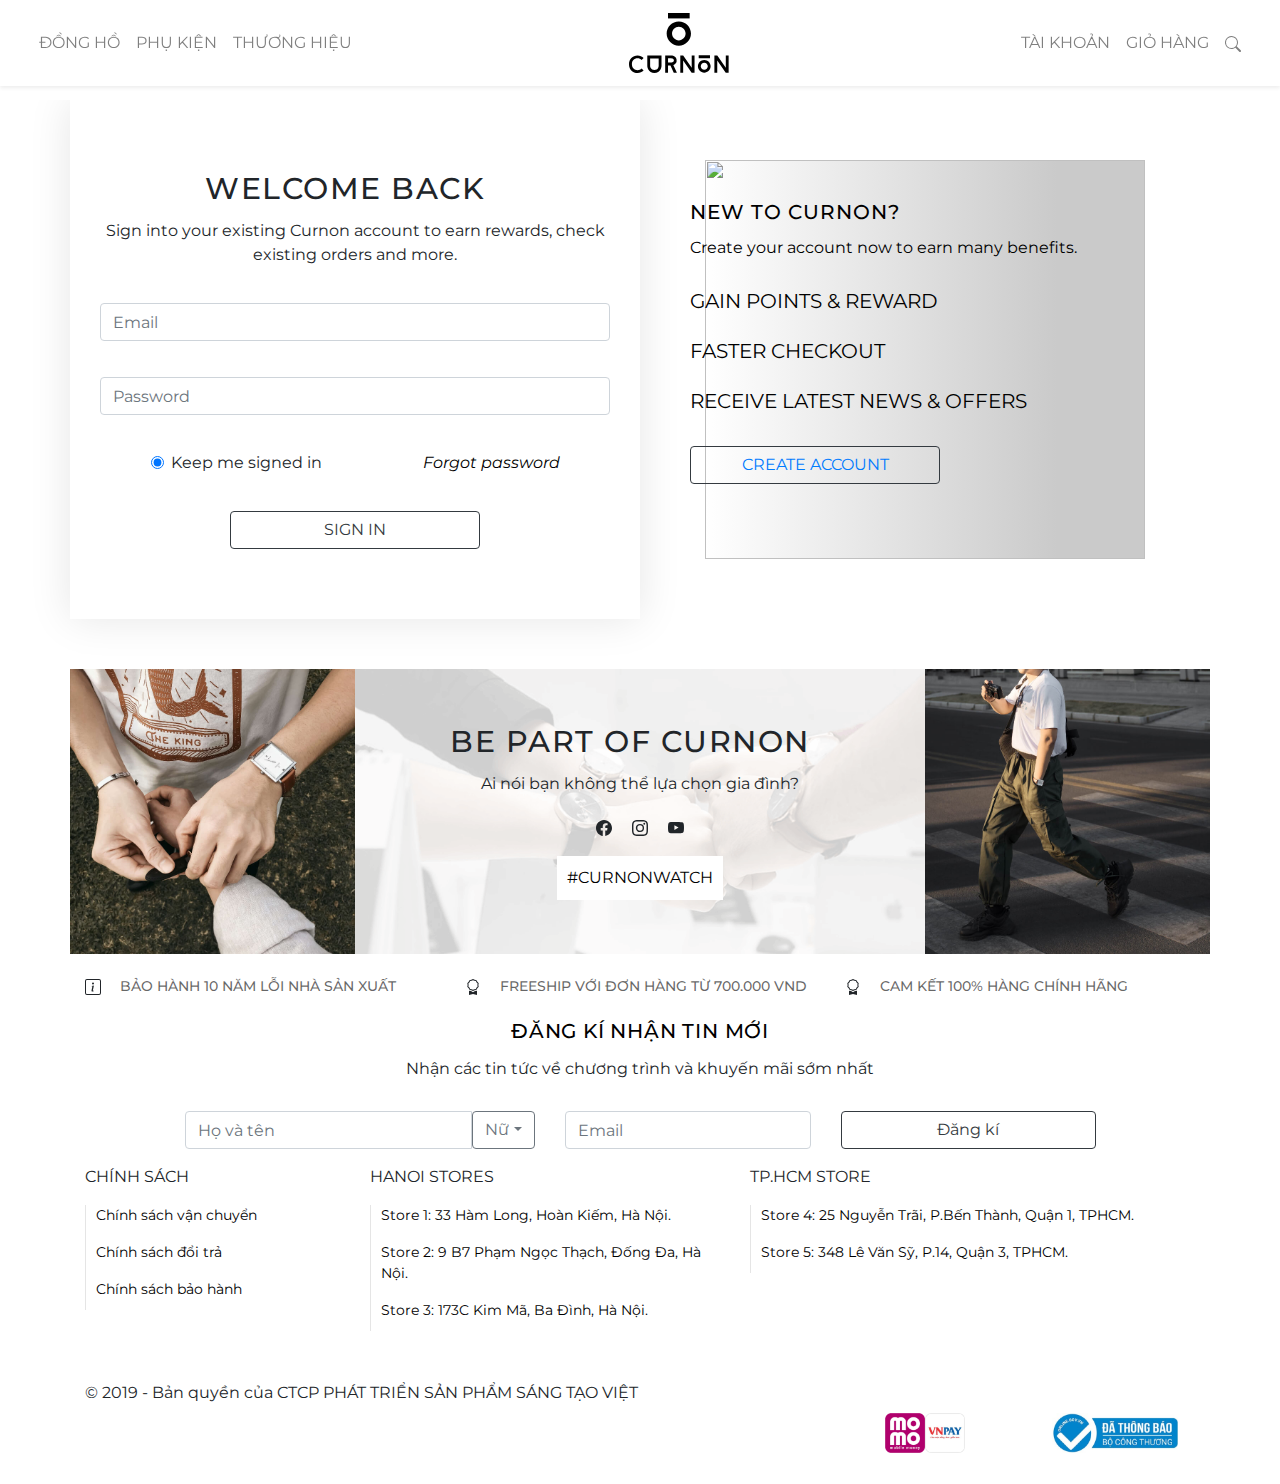
==== commit 1ea61216: "git commit" ====
--- a/login.html
+++ b/login.html
@@ -32,14 +32,14 @@
                 <div id="mySidepanelLeft" class="sidepanelLeft">
                     <input type="text" class="form-control" placeholder="Tìm kiếm">
                     <a href="javascript:void(0)" class="closebtn" onclick="closeNavLeft()">×</a>
-                    <a href="#">ĐỒNG HỒ NAM </a>
-                    <a href="#">ĐỒNG HỒ NỮ</a>
-                    <a href="#">DÂY ĐỒNG HỒ</a>
-                    <a href="#">PHỤ KIỆN</a>
+                    <a href="./women.html">ĐỒNG HỒ NAM </a>
+                    <a href="./women.html">ĐỒNG HỒ NỮ</a>
+                    <a href="./login.html">ĐĂNG NHẬP</a>
+                    <a href="./signup.html">ĐĂNG KÍ</a>
                   </div>
                 <div class="nav-left header-display" id="navbarResponsive">
                     <ul class="navbar-nav ms-auto me-4 my-3 my-lg-0">
-                        <li class="nav-item"><a class="nav-link me-lg-3" href="#features">ĐỒNG HỒ</a>
+                        <li class="nav-item"><a class="nav-link me-lg-3" href="./women.html">ĐỒNG HỒ</a>
                             <div class="header-hover" style="width: 100%;">
                                 <div class="row" style="padding: 50px;">
                                     <div class="col-2">
@@ -107,7 +107,7 @@
                                             </div>
                                         </div>
                                             <!-- Đồng hồ nữ -->
-                                        <div class="row content-tab" id="#tab2">
+                                        <div class="row content-tab" id="#tab2" style="display: none">
                                             <div class="col-4" >
                                                 <a href="#" class="list-group-item list-group-item-action" style="border: none">MUA THEO BỘ SƯU TẬP</a>
                                                 <div class="col-box">
@@ -160,7 +160,7 @@
                                             </div>
                                         </div>
                                         <!-- Sale -->
-                                        <div class="row content-tab" id="#tab3">
+                                        <div class="row content-tab" id="#tab3" style="display: none">
                                             <div class="col-5">
                                                 <img src="./img/Straps.jpg" alt="" class="col-3-img">
                                             </div>
@@ -176,7 +176,7 @@
                                 </div>
                             </div>
                         </li>
-                        <li class="nav-item"><a class="nav-link me-lg-3" href="#download">PHỤ KIỆN</a>
+                        <li class="nav-item"><a class="nav-link me-lg-3" href="">PHỤ KIỆN</a>
                             <div class="header-hover" style="width: 100%;">
                                 <div class="row " style="padding: 50px;">
                                     <div class="col-2">
@@ -315,15 +315,15 @@
 
                     </ul>
                 </div>
-                <a class="navbar-brand fw-bold " href="#page-top">
+                <a class="navbar-brand fw-bold " href="./index.html">
                     <img src="./img/logo-mWb.svg" class="img-fluid" alt="...">
                 </a>
                 <div class="nav-right header-display" id="navbarResponsive">
                     <ul class="navbar-nav ms-auto me-4 my-3 my-lg-0">
                         <li class="nav-item"><a class="nav-link me-lg-3" href="#features">TÀI KHOẢN</a>
-                            <div class="header-hover">
-                                <a href="#" class="dropdown-content">ĐĂNG NHẬP</a>
-                                <a href="#" class="dropdown-content">ĐĂNG KÍ </a>
+                            <div class="dropdown-content">
+                                <a href="./login.html" class="">ĐĂNG NHẬP</a>
+                                <a href="./signup.html" class="">ĐĂNG KÍ </a>
                             </div>
                         </li>
                         <li class="nav-item"><a class="nav-link me-lg-3" onclick="openNav()" href="#download">
@@ -346,34 +346,64 @@
 
                 <div id="mySidepanel" class="sidepanel">
                                 <div class="side-header">
-                                    <h3 class="card-title">GIỎ HÀNG CỦA BẠN</h3>                                 
-                                    <a href="javascript:void(0)" class="closebtn" onclick="closeNav()">
-                                        <h3 class="card-title">x</h3>      
-                                    </a>
-                                <br>
+                                    <div class="side-left">
+                                        <h3 class="card-title">GIỎ HÀNG CỦA BẠN</h3>
+                                    </div>
+                                    <div class="side-right">
+                                        <a href="javascript:void(0)" class="closebtn" onclick="closeNav()">
+                                            <h3 class="card-title">x</h3>      
+                                        </a>
+                                    </div>
                                 </div>
-                                <div class="side-body">
-                                    <span class="card-title">
-                                        Hiện tại chưa có sản phẩm nào trong giỏ hàng của bạn
-                                    </span>
-                                   <a href="#">
-                                    <button type="button" class="btn btn-dark">TIẾP TỤC MUA SẮM</button>
-                                   </a>
-                                </div>
+                                    <!-- <div class="side-body-none">
+                                        <span class="card-title">
+                                            Hiện tại chưa có sản phẩm nào trong giỏ hàng của bạn
+                                        </span>
+                                        
+                                       <a href="#">
+                                        <button type="button" class="btn btn-dark">TIẾP TỤC MUA SẮM</button>
+                                       </a>
+                                    </div> -->
+                                    <div class="side-body">
+                                        <div class="cart-row">
+                                            <span class="cart-item cart-header cart-column">Sản Phẩm</span>
+                                            <span class="cart-price cart-header cart-column">Giá</span>
+                                            <span class="cart-quantity cart-header cart-column">Số Lượng</span>
+                                        </div>
+    
+                                        <div class="cart-items">
+    
+                                        </div>
+                                            
+                                        
+                                    </div>
+                                
                                 <div class="side-service">
-                                    <div class="side-service-group">
-                                        <svg xmlns="http://www.w3.org/2000/svg" width="16" height="16" fill="currentColor" class="bi bi-truck" viewBox="0 0 16 16" style="width: 50px; height: 50px;">
-                                            <path d="M0 3.5A1.5 1.5 0 0 1 1.5 2h9A1.5 1.5 0 0 1 12 3.5V5h1.02a1.5 1.5 0 0 1 1.17.563l1.481 1.85a1.5 1.5 0 0 1 .329.938V10.5a1.5 1.5 0 0 1-1.5 1.5H14a2 2 0 1 1-4 0H5a2 2 0 1 1-3.998-.085A1.5 1.5 0 0 1 0 10.5v-7zm1.294 7.456A1.999 1.999 0 0 1 4.732 11h5.536a2.01 2.01 0 0 1 .732-.732V3.5a.5.5 0 0 0-.5-.5h-9a.5.5 0 0 0-.5.5v7a.5.5 0 0 0 .294.456zM12 10a2 2 0 0 1 1.732 1h.768a.5.5 0 0 0 .5-.5V8.35a.5.5 0 0 0-.11-.312l-1.48-1.85A.5.5 0 0 0 13.02 6H12v4zm-9 1a1 1 0 1 0 0 2 1 1 0 0 0 0-2zm9 0a1 1 0 1 0 0 2 1 1 0 0 0 0-2z"/>
+                                    <div class="cart-footer">
+                                        <div class="side-left">
+                                            <span class="cart-item cart-header ">Thành tiền</span>
+                                        </div>
+                                        <div class="side-right">
+                                            <span class="cart-item cart-header  cart-total-price">0</span>
+                                            <!-- <h5 class="card-title cart-total-price" style="font-weight: bold; color: black;"> 2.229.000 đ</h5> -->
+                                        </div>
+                                    </div>
+                                    <div class="side-service-box">
+                                        <div class="side-service-group">
+                                            <svg xmlns="http://www.w3.org/2000/svg" width="16" height="16" fill="currentColor" class="bi bi-truck" viewBox="0 0 16 16" style="width: 50px; height: 50px;">
+                                                <path d="M0 3.5A1.5 1.5 0 0 1 1.5 2h9A1.5 1.5 0 0 1 12 3.5V5h1.02a1.5 1.5 0 0 1 1.17.563l1.481 1.85a1.5 1.5 0 0 1 .329.938V10.5a1.5 1.5 0 0 1-1.5 1.5H14a2 2 0 1 1-4 0H5a2 2 0 1 1-3.998-.085A1.5 1.5 0 0 1 0 10.5v-7zm1.294 7.456A1.999 1.999 0 0 1 4.732 11h5.536a2.01 2.01 0 0 1 .732-.732V3.5a.5.5 0 0 0-.5-.5h-9a.5.5 0 0 0-.5.5v7a.5.5 0 0 0 .294.456zM12 10a2 2 0 0 1 1.732 1h.768a.5.5 0 0 0 .5-.5V8.35a.5.5 0 0 0-.11-.312l-1.48-1.85A.5.5 0 0 0 13.02 6H12v4zm-9 1a1 1 0 1 0 0 2 1 1 0 0 0 0-2zm9 0a1 1 0 1 0 0 2 1 1 0 0 0 0-2z"/>
+                                                </svg>
+                                                <span class="card-title" style=" color: black; margin-left: 30px;">FREESHIP VỚI ĐƠN HÀNG TỪ 700.000 VND</span>
+                                        </div>
+                                        <div class="side-service-group">
+                                            <svg xmlns="http://www.w3.org/2000/svg" width="16" height="16" fill="currentColor" class="bi bi-award" viewBox="0 0 16 16" style="width: 50px; height: 50px; ">
+                                                <path d="M9.669.864 8 0 6.331.864l-1.858.282-.842 1.68-1.337 1.32L2.6 6l-.306 1.854 1.337 1.32.842 1.68 1.858.282L8 12l1.669-.864 1.858-.282.842-1.68 1.337-1.32L13.4 6l.306-1.854-1.337-1.32-.842-1.68L9.669.864zm1.196 1.193.684 1.365 1.086 1.072L12.387 6l.248 1.506-1.086 1.072-.684 1.365-1.51.229L8 10.874l-1.355-.702-1.51-.229-.684-1.365-1.086-1.072L3.614 6l-.25-1.506 1.087-1.072.684-1.365 1.51-.229L8 1.126l1.356.702 1.509.229z"/>
+                                                <path d="M4 11.794V16l4-1 4 1v-4.206l-2.018.306L8 13.126 6.018 12.1 4 11.794z"/>
                                             </svg>
-                                            <span class="card-title" style=" color: black; margin-left: 30px;">FREESHIP VỚI ĐƠN HÀNG TỪ 700.000 VND</span>
-                                    </div>
-                                    <div class="side-service-group">
-                                        <svg xmlns="http://www.w3.org/2000/svg" width="16" height="16" fill="currentColor" class="bi bi-award" viewBox="0 0 16 16" style="width: 50px; height: 50px; ">
-                                            <path d="M9.669.864 8 0 6.331.864l-1.858.282-.842 1.68-1.337 1.32L2.6 6l-.306 1.854 1.337 1.32.842 1.68 1.858.282L8 12l1.669-.864 1.858-.282.842-1.68 1.337-1.32L13.4 6l.306-1.854-1.337-1.32-.842-1.68L9.669.864zm1.196 1.193.684 1.365 1.086 1.072L12.387 6l.248 1.506-1.086 1.072-.684 1.365-1.51.229L8 10.874l-1.355-.702-1.51-.229-.684-1.365-1.086-1.072L3.614 6l-.25-1.506 1.087-1.072.684-1.365 1.51-.229L8 1.126l1.356.702 1.509.229z"/>
-                                            <path d="M4 11.794V16l4-1 4 1v-4.206l-2.018.306L8 13.126 6.018 12.1 4 11.794z"/>
-                                        </svg>
-                                        <span class="card-title" style=" color: black; margin-left: 30px;">CAM KẾT 100% HÀNG CHÍNH HÃNG</span>
-                                    </div>
+                                            <span class="card-title" style=" color: black; margin-left: 30px;">CAM KẾT 100% HÀNG CHÍNH HÃNG</span>
+                                        </div>
+                                    </div>
+                                    
                                 </div>
 
                 </div>
@@ -449,7 +479,10 @@
                             
                         </div>
                     
-                        <button type="button" class="btn btn-outline-dark" style="width: 250px;">CREATE ACCOUNT</button>
+                        <button type="button" class="btn btn-outline-dark" style="width: 250px;">
+                            <a href="./signup.html">CREATE ACCOUNT</a>
+                            
+                        </button>
                     </div>
                     
 
@@ -457,68 +490,79 @@
             </div>
         </div>
         <div class="body-6 margin-top">
-            <div class="row " >
-                <div class="col-md-3 mobile-row" style="padding: 0px;">
-                    <img src="./img/part_of_curnon_1-mCk.jpg" alt="" class="story-img">
-                    <!-- <div class="body6-img" style="background-image: url('./img/part_of_curnon_1-mCk.jpg');"></div> -->
-                </div>
-                <div class="col-md-12 col-sm-12 col-lg-6 position" style="padding: 0px;">
+            <div class="container">
+                <div class="row " >
+                    <div class="col-md-3 mobile-row" style="padding: 0px;">
+                        <img src="./img/part_of_curnon_1-mCk.jpg" alt="" class="story-img">
+                        <!-- <div class="body6-img" style="background-image: url('./img/part_of_curnon_1-mCk.jpg');"></div> -->
+                    </div>
+                    <div class="col-md-12 col-sm-12 col-lg-6 position" style="padding: 0px;">
+                        <img src="./img/background-v4U.png" alt="" class="story-img" style="height: 100%; position: relative;">
+                        <div class="body-6-box">
+                            <div class="body-6-text">
+                                <h3 class="card-title">BE PART OF CURNON</h3>
+                                <span class="text">Ai nói bạn không thể lựa chọn gia đình?                    </span>
+                                <div class="icon-box">
+                                    <svg xmlns="http://www.w3.org/2000/svg" width="16" height="16" fill="currentColor" class="bi bi-facebook" viewBox="0 0 16 16">
+                                        <path d="M16 8.049c0-4.446-3.582-8.05-8-8.05C3.58 0-.002 3.603-.002 8.05c0 4.017 2.926 7.347 6.75 7.951v-5.625h-2.03V8.05H6.75V6.275c0-2.017 1.195-3.131 3.022-3.131.876 0 1.791.157 1.791.157v1.98h-1.009c-.993 0-1.303.621-1.303 1.258v1.51h2.218l-.354 2.326H9.25V16c3.824-.604 6.75-3.934 6.75-7.951z"/>
+                                    </svg>
+                                    <svg xmlns="http://www.w3.org/2000/svg" width="16" height="16" fill="currentColor" class="bi bi-instagram" viewBox="0 0 16 16">
+                                        <path d="M8 0C5.829 0 5.556.01 4.703.048 3.85.088 3.269.222 2.76.42a3.917 3.917 0 0 0-1.417.923A3.927 3.927 0 0 0 .42 2.76C.222 3.268.087 3.85.048 4.7.01 5.555 0 5.827 0 8.001c0 2.172.01 2.444.048 3.297.04.852.174 1.433.372 1.942.205.526.478.972.923 1.417.444.445.89.719 1.416.923.51.198 1.09.333 1.942.372C5.555 15.99 5.827 16 8 16s2.444-.01 3.298-.048c.851-.04 1.434-.174 1.943-.372a3.916 3.916 0 0 0 1.416-.923c.445-.445.718-.891.923-1.417.197-.509.332-1.09.372-1.942C15.99 10.445 16 10.173 16 8s-.01-2.445-.048-3.299c-.04-.851-.175-1.433-.372-1.941a3.926 3.926 0 0 0-.923-1.417A3.911 3.911 0 0 0 13.24.42c-.51-.198-1.092-.333-1.943-.372C10.443.01 10.172 0 7.998 0h.003zm-.717 1.442h.718c2.136 0 2.389.007 3.232.046.78.035 1.204.166 1.486.275.373.145.64.319.92.599.28.28.453.546.598.92.11.281.24.705.275 1.485.039.843.047 1.096.047 3.231s-.008 2.389-.047 3.232c-.035.78-.166 1.203-.275 1.485a2.47 2.47 0 0 1-.599.919c-.28.28-.546.453-.92.598-.28.11-.704.24-1.485.276-.843.038-1.096.047-3.232.047s-2.39-.009-3.233-.047c-.78-.036-1.203-.166-1.485-.276a2.478 2.478 0 0 1-.92-.598 2.48 2.48 0 0 1-.6-.92c-.109-.281-.24-.705-.275-1.485-.038-.843-.046-1.096-.046-3.233 0-2.136.008-2.388.046-3.231.036-.78.166-1.204.276-1.486.145-.373.319-.64.599-.92.28-.28.546-.453.92-.598.282-.11.705-.24 1.485-.276.738-.034 1.024-.044 2.515-.045v.002zm4.988 1.328a.96.96 0 1 0 0 1.92.96.96 0 0 0 0-1.92zm-4.27 1.122a4.109 4.109 0 1 0 0 8.217 4.109 4.109 0 0 0 0-8.217zm0 1.441a2.667 2.667 0 1 1 0 5.334 2.667 2.667 0 0 1 0-5.334z"/>
+                                    </svg>
+                                    <svg xmlns="http://www.w3.org/2000/svg" width="16" height="16" fill="currentColor" class="bi bi-youtube" viewBox="0 0 16 16">
+                                        <path d="M8.051 1.999h.089c.822.003 4.987.033 6.11.335a2.01 2.01 0 0 1 1.415 1.42c.101.38.172.883.22 1.402l.01.104.022.26.008.104c.065.914.073 1.77.074 1.957v.075c-.001.194-.01 1.108-.082 2.06l-.008.105-.009.104c-.05.572-.124 1.14-.235 1.558a2.007 2.007 0 0 1-1.415 1.42c-1.16.312-5.569.334-6.18.335h-.142c-.309 0-1.587-.006-2.927-.052l-.17-.006-.087-.004-.171-.007-.171-.007c-1.11-.049-2.167-.128-2.654-.26a2.007 2.007 0 0 1-1.415-1.419c-.111-.417-.185-.986-.235-1.558L.09 9.82l-.008-.104A31.4 31.4 0 0 1 0 7.68v-.123c.002-.215.01-.958.064-1.778l.007-.103.003-.052.008-.104.022-.26.01-.104c.048-.519.119-1.023.22-1.402a2.007 2.007 0 0 1 1.415-1.42c.487-.13 1.544-.21 2.654-.26l.17-.007.172-.006.086-.003.171-.007A99.788 99.788 0 0 1 7.858 2h.193zM6.4 5.209v4.818l4.157-2.408L6.4 5.209z"/>
+                                    </svg>
+                                </div>
+                                <span class="cart-text">#CURNONWATCH </span>
+                            </div>
+                            
+                        </div>
+                    </div>
+                    <div class="col-md-3 mobile-row" style="padding: 0px;">
+                        <img src="./img/part_of_curnon_3-4DR.jpg" alt="" class="story-img">
+                    </div>
+                    
+                </div>
+                <div class="row">
                     <div class="container">
-                        <img src="./img/background-v4U.png" alt="" class="story-img" style="height: 100%; position: relative;">
-                    </div>
-                    <div class="body-6-box">
-                        <div class="body-6-text">
-                            <h3 class="card-title">BE PART OF CURNON</h3>
-                            <span class="text">Ai nói bạn không thể lựa chọn gia đình?                    </span>
-                            <div class="icon-box">
-                                <svg xmlns="http://www.w3.org/2000/svg" width="16" height="16" fill="currentColor" class="bi bi-facebook" viewBox="0 0 16 16">
-                                    <path d="M16 8.049c0-4.446-3.582-8.05-8-8.05C3.58 0-.002 3.603-.002 8.05c0 4.017 2.926 7.347 6.75 7.951v-5.625h-2.03V8.05H6.75V6.275c0-2.017 1.195-3.131 3.022-3.131.876 0 1.791.157 1.791.157v1.98h-1.009c-.993 0-1.303.621-1.303 1.258v1.51h2.218l-.354 2.326H9.25V16c3.824-.604 6.75-3.934 6.75-7.951z"/>
-                                </svg>
-                                <svg xmlns="http://www.w3.org/2000/svg" width="16" height="16" fill="currentColor" class="bi bi-instagram" viewBox="0 0 16 16">
-                                    <path d="M8 0C5.829 0 5.556.01 4.703.048 3.85.088 3.269.222 2.76.42a3.917 3.917 0 0 0-1.417.923A3.927 3.927 0 0 0 .42 2.76C.222 3.268.087 3.85.048 4.7.01 5.555 0 5.827 0 8.001c0 2.172.01 2.444.048 3.297.04.852.174 1.433.372 1.942.205.526.478.972.923 1.417.444.445.89.719 1.416.923.51.198 1.09.333 1.942.372C5.555 15.99 5.827 16 8 16s2.444-.01 3.298-.048c.851-.04 1.434-.174 1.943-.372a3.916 3.916 0 0 0 1.416-.923c.445-.445.718-.891.923-1.417.197-.509.332-1.09.372-1.942C15.99 10.445 16 10.173 16 8s-.01-2.445-.048-3.299c-.04-.851-.175-1.433-.372-1.941a3.926 3.926 0 0 0-.923-1.417A3.911 3.911 0 0 0 13.24.42c-.51-.198-1.092-.333-1.943-.372C10.443.01 10.172 0 7.998 0h.003zm-.717 1.442h.718c2.136 0 2.389.007 3.232.046.78.035 1.204.166 1.486.275.373.145.64.319.92.599.28.28.453.546.598.92.11.281.24.705.275 1.485.039.843.047 1.096.047 3.231s-.008 2.389-.047 3.232c-.035.78-.166 1.203-.275 1.485a2.47 2.47 0 0 1-.599.919c-.28.28-.546.453-.92.598-.28.11-.704.24-1.485.276-.843.038-1.096.047-3.232.047s-2.39-.009-3.233-.047c-.78-.036-1.203-.166-1.485-.276a2.478 2.478 0 0 1-.92-.598 2.48 2.48 0 0 1-.6-.92c-.109-.281-.24-.705-.275-1.485-.038-.843-.046-1.096-.046-3.233 0-2.136.008-2.388.046-3.231.036-.78.166-1.204.276-1.486.145-.373.319-.64.599-.92.28-.28.546-.453.92-.598.282-.11.705-.24 1.485-.276.738-.034 1.024-.044 2.515-.045v.002zm4.988 1.328a.96.96 0 1 0 0 1.92.96.96 0 0 0 0-1.92zm-4.27 1.122a4.109 4.109 0 1 0 0 8.217 4.109 4.109 0 0 0 0-8.217zm0 1.441a2.667 2.667 0 1 1 0 5.334 2.667 2.667 0 0 1 0-5.334z"/>
-                                </svg>
-                                <svg xmlns="http://www.w3.org/2000/svg" width="16" height="16" fill="currentColor" class="bi bi-youtube" viewBox="0 0 16 16">
-                                    <path d="M8.051 1.999h.089c.822.003 4.987.033 6.11.335a2.01 2.01 0 0 1 1.415 1.42c.101.38.172.883.22 1.402l.01.104.022.26.008.104c.065.914.073 1.77.074 1.957v.075c-.001.194-.01 1.108-.082 2.06l-.008.105-.009.104c-.05.572-.124 1.14-.235 1.558a2.007 2.007 0 0 1-1.415 1.42c-1.16.312-5.569.334-6.18.335h-.142c-.309 0-1.587-.006-2.927-.052l-.17-.006-.087-.004-.171-.007-.171-.007c-1.11-.049-2.167-.128-2.654-.26a2.007 2.007 0 0 1-1.415-1.419c-.111-.417-.185-.986-.235-1.558L.09 9.82l-.008-.104A31.4 31.4 0 0 1 0 7.68v-.123c.002-.215.01-.958.064-1.778l.007-.103.003-.052.008-.104.022-.26.01-.104c.048-.519.119-1.023.22-1.402a2.007 2.007 0 0 1 1.415-1.42c.487-.13 1.544-.21 2.654-.26l.17-.007.172-.006.086-.003.171-.007A99.788 99.788 0 0 1 7.858 2h.193zM6.4 5.209v4.818l4.157-2.408L6.4 5.209z"/>
-                                </svg>
-                            </div>
-                            <span class="cart-text">#CURNONWATCH </span>
+                        <div class="row body6-padding">
+                            <div class="col-md-4 col-sm-12 body6-row-2">
+                                <span>
+                                    <svg xmlns="http://www.w3.org/2000/svg" width="16" height="16" fill="currentColor" class="bi bi-info-square" viewBox="0 0 16 16">
+                                        <path d="M14 1a1 1 0 0 1 1 1v12a1 1 0 0 1-1 1H2a1 1 0 0 1-1-1V2a1 1 0 0 1 1-1h12zM2 0a2 2 0 0 0-2 2v12a2 2 0 0 0 2 2h12a2 2 0 0 0 2-2V2a2 2 0 0 0-2-2H2z"/>
+                                        <path d="m8.93 6.588-2.29.287-.082.38.45.083c.294.07.352.176.288.469l-.738 3.468c-.194.897.105 1.319.808 1.319.545 0 1.178-.252 1.465-.598l.088-.416c-.2.176-.492.246-.686.246-.275 0-.375-.193-.304-.533L8.93 6.588zM9 4.5a1 1 0 1 1-2 0 1 1 0 0 1 2 0z"/>
+                                        </svg>
+                                </span>
+                                
+                                <span class="card-title">BẢO HÀNH 10 NĂM LỖI NHÀ SẢN XUẤT</span>
+                            </div>
+                            <div class="col-md-4 col-sm-12 body6-row-2">
+                                <span>
+                                    <svg xmlns="http://www.w3.org/2000/svg" width="16" height="16" fill="currentColor" class="bi bi-award" viewBox="0 0 16 16">
+                                        <path d="M9.669.864 8 0 6.331.864l-1.858.282-.842 1.68-1.337 1.32L2.6 6l-.306 1.854 1.337 1.32.842 1.68 1.858.282L8 12l1.669-.864 1.858-.282.842-1.68 1.337-1.32L13.4 6l.306-1.854-1.337-1.32-.842-1.68L9.669.864zm1.196 1.193.684 1.365 1.086 1.072L12.387 6l.248 1.506-1.086 1.072-.684 1.365-1.51.229L8 10.874l-1.355-.702-1.51-.229-.684-1.365-1.086-1.072L3.614 6l-.25-1.506 1.087-1.072.684-1.365 1.51-.229L8 1.126l1.356.702 1.509.229z"/>
+                                        <path d="M4 11.794V16l4-1 4 1v-4.206l-2.018.306L8 13.126 6.018 12.1 4 11.794z"/>
+                                    </svg>
+                                </span>
+                               
+                                  <span class="card-title">FREESHIP VỚI ĐƠN HÀNG TỪ 700.000 VND</span>
+                            </div>
+                            <div class="col-md-4 col-sm-12 body6-row-2">
+                                <span>
+                                    <svg xmlns="http://www.w3.org/2000/svg" width="16" height="16" fill="currentColor" class="bi bi-award" viewBox="0 0 16 16">
+                                        <path d="M9.669.864 8 0 6.331.864l-1.858.282-.842 1.68-1.337 1.32L2.6 6l-.306 1.854 1.337 1.32.842 1.68 1.858.282L8 12l1.669-.864 1.858-.282.842-1.68 1.337-1.32L13.4 6l.306-1.854-1.337-1.32-.842-1.68L9.669.864zm1.196 1.193.684 1.365 1.086 1.072L12.387 6l.248 1.506-1.086 1.072-.684 1.365-1.51.229L8 10.874l-1.355-.702-1.51-.229-.684-1.365-1.086-1.072L3.614 6l-.25-1.506 1.087-1.072.684-1.365 1.51-.229L8 1.126l1.356.702 1.509.229z"/>
+                                        <path d="M4 11.794V16l4-1 4 1v-4.206l-2.018.306L8 13.126 6.018 12.1 4 11.794z"/>
+                                    </svg>
+                                </span>
+                                
+                                <span class="card-title">CAM KẾT 100% HÀNG CHÍNH HÃNG</span>
+                            </div>  
                         </div>
                         
                     </div>
-                </div>
-                <div class="col-md-3 mobile-row" style="padding: 0px;">
-                    <img src="./img/part_of_curnon_3-4DR.jpg" alt="" class="story-img">
-                </div>
-                
+                    
+                </div>
             </div>
-            <div class="row">
-                <div class="container">
-                    <div class="row body6-padding">
-                        <div class="col-md-4 col-sm-12 body6-row-2">
-                            <svg xmlns="http://www.w3.org/2000/svg" width="16" height="16" fill="currentColor" class="bi bi-info-square" viewBox="0 0 16 16">
-                                <path d="M14 1a1 1 0 0 1 1 1v12a1 1 0 0 1-1 1H2a1 1 0 0 1-1-1V2a1 1 0 0 1 1-1h12zM2 0a2 2 0 0 0-2 2v12a2 2 0 0 0 2 2h12a2 2 0 0 0 2-2V2a2 2 0 0 0-2-2H2z"/>
-                                <path d="m8.93 6.588-2.29.287-.082.38.45.083c.294.07.352.176.288.469l-.738 3.468c-.194.897.105 1.319.808 1.319.545 0 1.178-.252 1.465-.598l.088-.416c-.2.176-.492.246-.686.246-.275 0-.375-.193-.304-.533L8.93 6.588zM9 4.5a1 1 0 1 1-2 0 1 1 0 0 1 2 0z"/>
-                                </svg>
-                            <span class="card-title">BẢO HÀNH 10 NĂM LỖI NHÀ SẢN XUẤT</span>
-                        </div>
-                        <div class="col-md-4 col-sm-12 body6-row-2">
-                            <svg xmlns="http://www.w3.org/2000/svg" width="16" height="16" fill="currentColor" class="bi bi-truck" viewBox="0 0 16 16">
-                                <path d="M0 3.5A1.5 1.5 0 0 1 1.5 2h9A1.5 1.5 0 0 1 12 3.5V5h1.02a1.5 1.5 0 0 1 1.17.563l1.481 1.85a1.5 1.5 0 0 1 .329.938V10.5a1.5 1.5 0 0 1-1.5 1.5H14a2 2 0 1 1-4 0H5a2 2 0 1 1-3.998-.085A1.5 1.5 0 0 1 0 10.5v-7zm1.294 7.456A1.999 1.999 0 0 1 4.732 11h5.536a2.01 2.01 0 0 1 .732-.732V3.5a.5.5 0 0 0-.5-.5h-9a.5.5 0 0 0-.5.5v7a.5.5 0 0 0 .294.456zM12 10a2 2 0 0 1 1.732 1h.768a.5.5 0 0 0 .5-.5V8.35a.5.5 0 0 0-.11-.312l-1.48-1.85A.5.5 0 0 0 13.02 6H12v4zm-9 1a1 1 0 1 0 0 2 1 1 0 0 0 0-2zm9 0a1 1 0 1 0 0 2 1 1 0 0 0 0-2z"/>
-                                </svg>
-                              <span class="card-title">FREESHIP VỚI ĐƠN HÀNG TỪ 700.000 VND</span>
-                        </div>
-                        <div class="col-md-4 col-sm-12 body6-row-2">
-                            <svg xmlns="http://www.w3.org/2000/svg" width="16" height="16" fill="currentColor" class="bi bi-award" viewBox="0 0 16 16">
-                                <path d="M9.669.864 8 0 6.331.864l-1.858.282-.842 1.68-1.337 1.32L2.6 6l-.306 1.854 1.337 1.32.842 1.68 1.858.282L8 12l1.669-.864 1.858-.282.842-1.68 1.337-1.32L13.4 6l.306-1.854-1.337-1.32-.842-1.68L9.669.864zm1.196 1.193.684 1.365 1.086 1.072L12.387 6l.248 1.506-1.086 1.072-.684 1.365-1.51.229L8 10.874l-1.355-.702-1.51-.229-.684-1.365-1.086-1.072L3.614 6l-.25-1.506 1.087-1.072.684-1.365 1.51-.229L8 1.126l1.356.702 1.509.229z"/>
-                                <path d="M4 11.794V16l4-1 4 1v-4.206l-2.018.306L8 13.126 6.018 12.1 4 11.794z"/>
-                            </svg>
-                            <span class="card-title">CAM KẾT 100% HÀNG CHÍNH HÃNG</span>
-                        </div>  
-                    </div>
-                    
-                </div>
-                
-            </div>
+            
         </div>
         <div class="body-newsletter">
             <h5 class="card-title">ĐĂNG KÍ NHẬN TIN MỚI</h5>
@@ -596,6 +640,8 @@
         </div>
     </div> 
     </div>
+    <script src="./java.js"></script>
+    <script src="./cart.js"></script>
     <script>
 
         let email = document.querySelector('.email');
@@ -616,8 +662,7 @@
                 document.getElementById("err-login-psw").innerHTML ="  ";
             }
         }
-
-        // Success Login 
+        
             
     </script>
 </body>
--- a/css/main.css
+++ b/css/main.css
@@ -46,10 +46,23 @@
     padding: 0 8px;
     display: flex;
     justify-content: center;
+    align-items: flex-start;
+  }
+}
+
+@media (max-width: 440px) {
+  .banner-box-mobile {
+    width: 100%;
+    justify-content: flex-end;
+    display: flex;
+    height: 65%;
+    position: absolute;
+    bottom: 2%;
+    flex-direction: column;
     align-items: center;
-  }
-}
-
+    background: linear-gradient( -180deg, rgba(0, 0, 0, 0) 0%, #000000 80%);
+  }
+}
 @media (max-width: 440px) {
   .banner-box:nth-child(2) {
     display: none;
@@ -72,12 +85,6 @@
   }
 }
 
-@media (min-width: 1024px) {
-  .banner-container {
-    background: linear-gradient(270deg, rgba(0, 0, 0, 0) 0%, #000000 80%);
-    
-  }
-}
 
 @media (max-width: 440px) {
   h1.card-title {
@@ -186,11 +193,7 @@
     display: none;
   }
 }
-@media (min-width: 440px) and (max-width: 992px) {
-  .banner-desktop {
-    display: none;
-  }
-}
+
 
 @media (max-width: 440px) {
   .body4-banner-desktop {
@@ -203,11 +206,6 @@
   }
 }
 
-@media (min-width: 1024px) {
-  .body4-banner-mobile {
-    display: none;
-  }
-}
 
 @media (min-width: 1024px) {
   h2.card-title {
@@ -220,7 +218,7 @@
 @media (max-width: 440px) {
   h2.card-title {
     text-align: center;
-    font-size: 25px;
+    font-size: 20px;
     line-height: 30px;
     margin-bottom: 8px;
   }
@@ -251,17 +249,6 @@
   }
 }
 
-@media (max-width: 440px) {
-  .mobile-container {
-    align-items: center;
-  }
-}
-@media (min-width: 440px) and (max-width: 992px) {
-  .mobile-container {
-    align-self: flex-end;
-    align-items: center;
-  }
-}
 
 @media (max-width: 440px) {
   .our-product-img {
@@ -305,14 +292,39 @@
 }
 
 @media (max-width: 440px) {
-  .our-product-box, .col-box-text {
+  .our-product-box {
     display: flex;
     justify-content: center;
     align-items: center;
   }
-}
-@media (min-width: 440px) and (max-width: 992px) {
-  .our-product-box, .col-box-text {
+  .col-box-text{
+    display: flex;
+    justify-content: center;
+    align-items: center;
+  }
+}
+@media (max-width: 440px) {
+  .col-box-text{
+    display: flex;
+    justify-content: center;
+    align-items: center;
+  }
+}
+@media (min-width: 440px) and (max-width: 992px) {
+  .our-product-box {
+    display: flex;
+    justify-content: center;
+    align-items: center;
+  }
+  .col-box-text{
+    display: flex;
+    justify-content: center;
+    align-items: center;
+  }
+}
+@media (min-width: 440px) and (max-width: 992px) {
+
+  .col-box-text{
     display: flex;
     justify-content: center;
     align-items: center;
@@ -403,11 +415,6 @@
     display: none;
   }
 }
-@media (max-width: 440px) {
-  .header-hover {
-    display: none;
-  }
-}
 
 @media (max-width: 440px) {
   .side-header > h3.card-title {
@@ -420,22 +427,10 @@
   }
 }
 
-@media (max-width: 440px) {
-  .side-service {
-    display: none;
-  }
-}
-@media (min-width: 440px) and (max-width: 992px) {
-  .side-service {
-    display: none;
-  }
-}
-
-@media (min-width: 1024px) {
-  .side-body {
-    height: 300px;
-  }
-}
+
+
+
+/*  */
 @media (max-width: 440px) {
   .side-body {
     height: auto;
@@ -466,7 +461,7 @@
 }
 @media (min-width: 440px) and (max-width: 992px) {
   .body-banner-mobile {
-    display: none;
+    display: b;
   }
 }
 
@@ -487,11 +482,11 @@
 @media (min-width: 440px) and (max-width: 992px) {
   .banner-box {
     width: 100%;
-    padding: 0 8px;
+    padding: 0 20px;
     display: flex;
     justify-content: center;
-    align-items: center;
-  }
+    align-items: flex-start;
+}
 }
 
 @media (max-width: 440px) {
@@ -516,11 +511,6 @@
   }
 }
 
-@media (min-width: 1024px) {
-  .banner-container {
-    background: linear-gradient(270deg, rgba(0, 0, 0, 0) 0%, #000000 80%);
-  }
-}
 
 @media (max-width: 440px) {
   h1.card-title {
@@ -624,16 +614,8 @@
   }
 }
 
-@media (max-width: 440px) {
-  .banner-desktop {
-    display: none;
-  }
-}
-@media (min-width: 440px) and (max-width: 992px) {
-  .banner-desktop {
-    display: none;
-  }
-}
+
+
 
 @media (max-width: 440px) {
   .body4-banner-desktop {
@@ -650,6 +632,28 @@
   .body4-banner-mobile {
     display: none;
   }
+}
+.body4-banner-mobile{
+  position: absolute;
+      top: 0;
+      left: 0;
+      width: 100%;
+      height: 100%;
+      background-position: center;
+      z-index: 1;
+      background-size: cover;
+      image-rendering: optimizeQuality;
+}
+.body4-banner-mobile::before{
+  content: "";
+  display: block;
+  position: absolute;
+  top: 0;
+  left: 0;
+  width: 100%;
+  height: 100%;
+  background: rgba(0,0,0,0.5);
+      
 }
 
 @media (min-width: 1024px) {
@@ -694,17 +698,6 @@
   }
 }
 
-@media (max-width: 440px) {
-  .mobile-container {
-    align-items: center;
-  }
-}
-@media (min-width: 440px) and (max-width: 992px) {
-  .mobile-container {
-    align-self: flex-end;
-    align-items: center;
-  }
-}
 
 @media (max-width: 440px) {
   .our-product-img {
@@ -741,7 +734,7 @@
 }
 
 @media (max-width: 440px) {
-  .our-product-box, .col-box-text {
+  .our-product-box {
     display: flex;
     justify-content: center;
     align-items: center;
@@ -856,22 +849,7 @@
   }
 }
 
-@media (max-width: 440px) {
-  .side-service {
-    display: none;
-  }
-}
-@media (min-width: 440px) and (max-width: 992px) {
-  .side-service {
-    display: none;
-  }
-}
-
-@media (min-width: 1024px) {
-  .side-body {
-    height: 300px;
-  }
-}
+
 @media (max-width: 440px) {
   .side-body {
     height: auto;
@@ -915,7 +893,7 @@
   object-fit: cover;
 }
 
-.header-hover {
+.header-hover{
   display: none;
   position: absolute;
   background-color: #fff;
@@ -926,6 +904,7 @@
   padding: 10px;
 }
 
+
 .nav-item:hover > .header-hover {
   display: block;
 }
@@ -959,7 +938,7 @@
 }
 
 .btn-edit {
-  background-color: none;
+  background-color: black;
   color: white;
   border: 1px solid white;
 }
@@ -983,28 +962,52 @@
   opacity: 1;
 }
 
-.dropdown-content {
-  color: black;
-  padding: 12px 16px;
-  text-decoration: none;
-  display: block;
-  font-family: "Montserrat", sans-serif;
-  margin-left: 82%;
-}
-
-.sidepanel {
-  width: 0;
-  position: fixed;
-  z-index: 1;
-  top: 0;
-  right: 0;
-  background-color: white;
-  overflow-x: auto;
-  transition: 0.5s;
-  padding-top: 60px;
-  padding-left: 30px;
-  height: 500px;
-}
+@media(min-width: 440px) and (max-width: 992px){
+  .sidepanel {
+    width: 0;
+    position: fixed;
+    z-index: 1;
+    top: 0;
+    right: 0;
+    background-color: white;
+    overflow-x: auto;
+    transition: 0.5s;
+    padding: 30px;
+    height: fit-content;
+    display: flex;
+  }
+}
+@media(min-width:1024px){
+  .sidepanel {
+    width: 0;
+    position: fixed;
+    z-index: 1;
+    top: 0;
+    right: 0;
+    background-color: white;
+    overflow-x: auto;
+    transition: 0.5s;
+    padding: 60px 50px 30px 30px;
+    height: fit-content;
+    display: flex;
+  }
+}
+@media(max-width:440px){
+  .sidepanel {
+    width: 0;
+    position: fixed;
+    z-index: 1;
+    top: 0;
+    right: 0;
+    background-color: white;
+    overflow-x: auto;
+    transition: 0.5s;
+    padding: 20px;
+    height: fit-content;
+    display: flex;
+  }
+}
+
 
 #mySidepanel {
   display: none;
@@ -1021,23 +1024,37 @@
 }
 
 .side-header {
-  display: flex;
+    display: flex;
+    align-items: center;
+    justify-content: space-between;
+    width: 100%;
+}
+.cart-footer{
+  display: flex;
+  align-items: center;
   justify-content: space-between;
+  width: 100%;
+  padding: 10px 0px;
+    /* height: 60px; */
 }
 
 .side-body {
   display: flex;
-  justify-content: center;
-  align-items: center;
   flex-direction: column;
+  height: 300px;
+  overflow-y: scroll;
+
 }
 
 .side-service {
   display: flex;
+  flex-direction: column;
   justify-content: space-between;
   background-color: #f5f5f5;
 }
-
+.side-service-box{
+  display: flex;
+}
 .side-service-group {
   display: flex;
   padding: 20px;
@@ -1091,7 +1108,7 @@
     padding: 0 8px;
     display: flex;
     justify-content: center;
-    align-items: center;
+    align-items: flex-start;
   }
 }
 
@@ -1116,392 +1133,6 @@
     display: none;
   }
 }
-
-@media (min-width: 1024px) {
-  .banner-container {
-    background: linear-gradient(270deg, rgba(0, 0, 0, 0) 0%, #000000 80%);
-  }
-}
-
-@media (max-width: 440px) {
-  h1.card-title {
-    font-size: 22px;
-    line-height: 32px;
-    text-align: center;
-    margin-top: 0px;
-    letter-spacing: 0.04em;
-  }
-}
-@media (min-width: 440px) and (max-width: 992px) {
-  h1.card-title {
-    font-size: 25px;
-    line-height: 30px;
-    text-align: left;
-  }
-}
-@media (min-width: 1024px) {
-  h1.card-title {
-    font-size: 38px;
-    line-height: 46px;
-    text-align: left;
-  }
-}
-
-@media (max-width: 440px) {
-  p.card-text {
-    display: none;
-  }
-}
-@media (min-width: 440px) and (max-width: 992px) {
-  p.card-text {
-    display: none;
-  }
-}
-
-@media (max-width: 440px) {
-  .title-discount > p.card-title {
-    text-align: center;
-  }
-}
-
-@media (max-width: 440px) {
-  .margin-mobile {
-    margin: 10px;
-  }
-}
-@media (min-width: 440px) and (max-width: 992px) {
-  .margin-mobile {
-    margin: 10px;
-  }
-}
-
-@media (min-width: 1024px) {
-  .padding-desktop {
-    padding: 24px 0px;
-  }
-}
-
-@media (max-width: 440px) {
-  .category {
-    padding: 0px;
-  }
-}
-
-@media (min-width: 1024px) {
-  .item-padding {
-    padding: 20px;
-  }
-}
-
-@media (min-width: 1024px) {
-  h3.card-title {
-    font-size: 30px;
-    line-height: 37px;
-  }
-}
-@media (max-width: 440px) {
-  h3.card-title {
-    font-size: 20px;
-    line-height: 24px;
-  }
-}
-
-@media (min-width: 1024px) {
-  .item-discount {
-    top: 0%;
-    left: 5%;
-  }
-}
-@media (max-width: 440px) {
-  .item-discount {
-    top: 0%;
-    left: 10%;
-  }
-}
-@media (max-width: 440px) {
-  .item-discount {
-    top: 0%;
-    left: 10%;
-  }
-}
-
-@media (max-width: 440px) {
-  .banner-desktop {
-    display: none;
-  }
-}
-@media (min-width: 440px) and (max-width: 992px) {
-  .banner-desktop {
-    display: none;
-  }
-}
-
-@media (max-width: 440px) {
-  .body4-banner-desktop {
-    display: none;
-  }
-}
-@media (min-width: 440px) and (max-width: 992px) {
-  .body4-banner-desktop {
-    display: none;
-  }
-}
-
-@media (min-width: 1024px) {
-  .body4-banner-mobile {
-    display: none;
-  }
-}
-
-@media (min-width: 1024px) {
-  h2.card-title {
-    font-size: 38px;
-    line-height: 46px;
-    text-align: left;
-    margin-bottom: 0;
-  }
-}
-@media (max-width: 440px) {
-  h2.card-title {
-    text-align: center;
-    font-size: 25px;
-    line-height: 30px;
-    margin-bottom: 8px;
-  }
-}
-@media (min-width: 440px) and (max-width: 992px) {
-  h2.card-title {
-    font-size: 30px;
-    line-height: 35px;
-    text-align: left;
-    margin-bottom: 0;
-  }
-}
-
-@media (max-width: 440px) {
-  .row > .banner-box {
-    align-items: center;
-  }
-}
-
-@media (max-width: 440px) {
-  .mobile-row {
-    display: none;
-  }
-}
-@media (min-width: 440px) and (max-width: 992px) {
-  .mobile-row {
-    display: none;
-  }
-}
-
-@media (max-width: 440px) {
-  .mobile-container {
-    align-items: center;
-  }
-}
-@media (min-width: 440px) and (max-width: 992px) {
-  .mobile-container {
-    align-self: flex-end;
-    align-items: center;
-  }
-}
-
-@media (max-width: 440px) {
-  .our-product-img {
-    object-fit: cover;
-    background-position: center;
-    border-radius: 50%;
-  }
-}
-
-@media (max-width: 440px) {
-  .our-product-left {
-    height: 300px;
-    width: 300px;
-  }
-}
-@media (min-width: 1024px) {
-  .our-product-left {
-    height: 500px;
-    width: 500px;
-  }
-}
-
-@media (max-width: 440px) {
-  .our-product-img {
-    height: 300px;
-    width: 300px;
-  }
-}
-@media (min-width: 1024px) {
-  .our-product-img {
-    height: 500px;
-    width: 500px;
-  }
-}
-
-@media (max-width: 440px) {
-  .our-product-box, .col-box-text {
-    display: flex;
-    justify-content: center;
-    align-items: center;
-  }
-}
-@media (min-width: 440px) and (max-width: 992px) {
-  .our-product-box, .col-box-text {
-    display: flex;
-    justify-content: center;
-    align-items: center;
-  }
-}
-
-@media (max-width: 440px) {
-  .story-text {
-    width: 100%;
-  }
-}
-
-@media (min-width: 1024px) {
-  .margin-top {
-    margin-top: 50px;
-  }
-}
-@media (min-width: 440px) and (max-width: 992px) {
-  .margin-top {
-    margin-top: 30px;
-  }
-}
-@media (max-width: 440px) {
-  .margin-top {
-    margin-top: 15px;
-  }
-}
-
-@media (min-width: 1024px) {
-  .body6-row-2 > span.card-title {
-    margin-left: 15px;
-  }
-}
-@media (max-width: 440px) {
-  .body6-row-2 > span.card-title {
-    margin-left: 10px;
-  }
-}
-
-@media (max-width: 440px) {
-  .body6-row-2 {
-    display: flex;
-    justify-content: center;
-    align-self: center;
-  }
-}
-
-@media (max-width: 440px) {
-  .body-newsletter > span.card-text,
-.col-sm-12 > span.card-text {
-    text-align: center;
-    width: 80%;
-  }
-}
-
-@media (max-width: 440px) {
-  .btn-responsive {
-    margin-top: 20px;
-  }
-}
-@media (min-width: 440px) and (max-width: 992px) {
-  .btn-responsive {
-    margin-top: 30px;
-  }
-}
-
-@media (max-width: 440px) {
-  .banner-box-js {
-    display: flex;
-    justify-content: center;
-    align-items: center;
-  }
-}
-@media (min-width: 1024px) {
-  .banner-box-js {
-    padding: 50px 0px;
-  }
-}
-
-@media (min-width: 1024px) {
-  .mobile-dot {
-    display: none;
-  }
-}
-
-@media (max-width: 440px) {
-  .header-hover {
-    display: none;
-  }
-}
-@media (max-width: 440px) {
-  .header-hover {
-    display: none;
-  }
-}
-
-@media (max-width: 440px) {
-  .side-header > h3.card-title {
-    display: none;
-  }
-}
-@media (min-width: 440px) and (max-width: 992px) {
-  .side-header > h3.card-title {
-    display: none;
-  }
-}
-
-@media (max-width: 440px) {
-  .side-service {
-    display: none;
-  }
-}
-@media (min-width: 440px) and (max-width: 992px) {
-  .side-service {
-    display: none;
-  }
-}
-
-@media (min-width: 1024px) {
-  .side-body {
-    height: 300px;
-  }
-}
-@media (max-width: 440px) {
-  .side-body {
-    height: auto;
-  }
-}
-
-.body {
-  min-height: 100vh;
-}
-
-p, .text, .span {
-  font-family: "Montserrat", sans-serif;
-}
-
-.banner {
-  position: relative;
-  width: 100%;
-  background: none;
-}
-
-.body-banner-desktop {
-  position: relative;
-}
-
-.body-banner-img {
-  object-fit: cover;
-  width: 100%;
-}
-
 .banner-container {
   position: absolute;
   bottom: 0;
@@ -1511,9 +1142,422 @@
   padding: 0;
   width: 100%;
   margin: 0 auto;
-  border: 1px solid;
-  display: flex;
-}
+  display: flex;
+}
+@media (min-width: 1024px) {
+  .banner-container {
+    background: linear-gradient(270deg, rgba(0, 0, 0, 0) 0%, #000000 80%);
+    position: absolute;
+    bottom: 0;
+    top: 0;
+    left: 0;
+    right: 0;
+    padding: 0;
+    width: 100%;
+    margin: 0 auto;
+    border: 1px solid;
+    display: flex;
+    
+  }
+}
+/* 
+@media  (max-width: 440px){
+  .button-margin{
+    margin-bottom: 9%;
+  }
+}
+@media(min-width: 1024px){
+  .button-margin{
+    margin-bottom: 9%;
+  }
+}
+
+@media (max-width: 440px) and (min-width: 992px){
+  .button-margin{
+    margin-bottom: 4%;
+  }
+} */
+
+@media (max-width: 440px) {
+  .banner-container{
+    /* display: none; */
+  }
+}
+
+@media (max-width: 440px) {
+  h1.card-title {
+    font-size: 22px;
+    line-height: 32px;
+    text-align: center;
+    margin-top: 0px;
+    letter-spacing: 0.04em;
+  }
+}
+@media (min-width: 440px) and (max-width: 992px) {
+  h1.card-title {
+    font-size: 25px;
+    line-height: 30px;
+    text-align: left;
+  }
+}
+@media (min-width: 1024px) {
+  h1.card-title {
+    font-size: 38px;
+    line-height: 46px;
+    text-align: left;
+  }
+}
+
+@media (max-width: 440px) {
+  p.card-text {
+    display: none;
+  }
+}
+@media (min-width: 440px) and (max-width: 992px) {
+  p.card-text {
+    display: none;
+  }
+}
+
+@media (max-width: 440px) {
+  .title-discount > p.card-title {
+    text-align: center;
+  }
+}
+
+@media (max-width: 440px) {
+  .margin-mobile {
+    margin: 10px;
+  }
+}
+@media (min-width: 440px) and (max-width: 992px) {
+  .margin-mobile {
+    margin: 10px;
+  }
+}
+
+@media (min-width: 1024px) {
+  .padding-desktop {
+    padding: 24px 0px;
+  }
+}
+
+@media (max-width: 440px) {
+  .category {
+    padding: 0px;
+  }
+}
+
+@media (min-width: 1024px) {
+  .item-padding {
+    padding: 20px;
+  }
+}
+
+@media (min-width: 1024px) {
+  h3.card-title {
+    font-size: 30px;
+    line-height: 37px;
+    margin-right: 20px;
+  }
+}
+@media (max-width: 440px) {
+  h3.card-title {
+    font-size: 20px;
+    line-height: 24px;
+  }
+}
+@media (min-width: 440px) and (max-width: 992px) {
+  h3.card-title {
+    font-size: 20px;
+    line-height: 24px;
+  }
+}
+
+@media (min-width: 1024px) {
+  .item-discount {
+    top: 0%;
+    left: 5%;
+  }
+}
+
+@media (min-width: 440px) and (max-width: 992px) {
+  .item-discount {
+    top: 5%;
+    left: 5%;
+  }
+}
+@media (max-width: 440px) {
+  .item-discount {
+    top: 0%;
+    left: 10%;
+  }
+}
+
+
+
+@media (max-width: 440px) {
+  .body4-banner-desktop {
+    display: none;
+  }
+}
+@media (min-width: 440px) and (max-width: 992px) {
+  .body4-banner-desktop {
+    display: none;
+  }
+}
+
+
+
+@media (min-width: 1024px) {
+  h2.card-title {
+    font-size: 38px;
+    line-height: 46px;
+    text-align: left;
+    margin-bottom: 0;
+  }
+}
+@media (max-width: 440px) {
+  h2.card-title {
+    text-align: center;
+    font-size: 25px;
+    line-height: 30px;
+    margin-bottom: 8px;
+  }
+}
+@media (min-width: 440px) and (max-width: 992px) {
+  h2.card-title {
+    font-size: 30px;
+    line-height: 35px;
+    text-align: left;
+    margin-bottom: 0;
+  }
+}
+
+@media (max-width: 440px) {
+  .row > .banner-box {
+    align-items: center;
+  }
+}
+
+@media (max-width: 440px) {
+  .mobile-row {
+    display: none;
+  }
+}
+@media (min-width: 440px) and (max-width: 992px) {
+  .mobile-row {
+    display: none;
+  }
+}
+
+@media (max-width: 440px) {
+  .mobile-container {
+    display: none;
+  }
+}
+@media (min-width: 440px) and (max-width: 992px) {
+  .mobile-container {
+    align-self: flex-end;
+    align-items: center;
+  }
+}
+
+@media (max-width: 440px) {
+  .our-product-img {
+    object-fit: cover;
+    background-position: center;
+    border-radius: 50%;
+  }
+}
+
+@media (max-width: 440px) {
+  .our-product-left {
+    height: 300px;
+    width: 300px;
+  }
+}
+@media (min-width: 1024px) {
+  .our-product-left {
+    height: 500px;
+    width: 500px;
+  }
+}
+
+@media (max-width: 440px) {
+  .our-product-img {
+    height: 300px;
+    width: 300px;
+  }
+}
+@media (min-width: 1024px) {
+  .our-product-img {
+    height: 500px;
+    width: 500px;
+  }
+}
+
+@media (max-width: 440px) {
+  .our-product-box, .col-box-text {
+    display: flex;
+    justify-content: center;
+    align-items: center;
+  }
+}
+@media (min-width: 440px) and (max-width: 992px) {
+  .our-product-box, .col-box-text {
+    display: flex;
+    justify-content: center;
+    align-items: center;
+  }
+}
+
+@media (max-width: 440px) {
+  .story-text {
+    width: 100%;
+  }
+}
+
+@media (min-width: 1024px) {
+  .margin-top {
+    margin-top: 50px;
+  }
+}
+@media (min-width: 440px) and (max-width: 992px) {
+  .margin-top {
+    margin-top: 30px;
+  }
+}
+@media (max-width: 440px) {
+  .margin-top {
+    margin-top: 15px;
+  }
+}
+
+@media (min-width: 1024px) {
+  .body6-row-2 > span.card-title {
+    margin-left: 15px;
+  }
+}
+@media (max-width: 440px) {
+  .body6-row-2 > span.card-title {
+    margin-left: 10px;
+  }
+}
+
+@media (max-width: 440px) {
+  .body6-row-2 {
+    display: flex;
+    justify-content: center;
+    align-self: center;
+  }
+}
+
+@media (max-width: 440px) {
+  .body-newsletter > span.card-text,
+.col-sm-12 > span.card-text {
+    text-align: center;
+    width: 80%;
+  }
+}
+
+@media (max-width: 440px) {
+  .btn-responsive {
+    margin-top: 20px;
+  }
+}
+@media (min-width: 440px) and (max-width: 992px) {
+  .btn-responsive {
+    margin-top: 30px;
+  }
+}
+
+@media (max-width: 440px) {
+  .banner-box-js {
+    display: flex;
+    justify-content: center;
+    align-items: center;
+  }
+}
+@media (min-width: 1024px) {
+  .banner-box-js {
+    padding: 50px 0px;
+  }
+}
+
+@media (min-width: 1024px) {
+  .mobile-dot {
+    display: none;
+  }
+}
+
+@media (max-width: 440px) {
+  .header-hover {
+    display: none;
+  }
+}
+@media (max-width: 440px) {
+  .header-hover {
+    display: none;
+  }
+}
+
+@media (max-width: 440px) {
+  .side-header > h3.card-title {
+    display: none;
+  }
+}
+@media (min-width: 440px) and (max-width: 992px) {
+  .side-header > h3.card-title {
+    display: none;
+  }
+}
+
+@media (max-width: 440px) {
+  .side-service-box {
+    display: none;
+  }
+}
+@media (min-width: 440px) and (max-width: 992px) {
+  .side-service-box {
+    display: none;
+  }
+}
+
+/* @media (min-width: 1024px) {
+  .side-body {
+    height: 300px;
+  }
+} */
+@media (max-width: 440px) {
+  .side-body {
+    height: auto;
+  }
+}
+
+.body {
+  min-height: 100vh;
+}
+
+p, .text, .span {
+  font-family: "Montserrat", sans-serif;
+}
+
+.banner {
+  position: relative;
+  width: 100%;
+  background: none;
+}
+
+.body-banner-desktop {
+  position: relative;
+}
+
+.body-banner-img {
+  object-fit: cover;
+  width: 100%;
+}
+
 
 .banner-box {
   display: flex;
@@ -1665,7 +1709,12 @@
   transition: all 0.3s ease 0s;
   border-color: inherit;
 }
-
+@media (min-width: 440px) and (max-width: 992px) {
+  .item-favorite {
+    top: 5%;
+    right: 10%;
+  }
+}
 .body-4 {
   position: relative;
   width: 100%;
@@ -1700,11 +1749,11 @@
   font-family: "Montserrat", sans-serif;
 }
 
-.mobile-container {
+/* .mobile-container {
   display: flex;
   flex-direction: column;
   justify-content: center;
-}
+} */
 
 .our-product-left {
   display: flex;
@@ -1783,6 +1832,38 @@
   padding: 0;
   display: flex;
 }
+@media (max-width: 440px) {
+  .body-6-text > .text{
+    font-size: 15px;
+  }
+  .icon-box{
+    display: grid;
+    grid-auto-flow: column;
+    column-gap: 20px;
+    margin: 10px;
+  }
+}
+@media  (min-width: 1024px){
+  .icon-box {
+    margin-top: 24px;
+    margin-bottom: 20px;
+    display: grid;
+    grid-auto-flow: column;
+    column-gap: 20px;
+  }
+}
+@media  (min-width: 440px) and (max-width: 992px){
+  .icon-box {
+    margin-top: 24px;
+    margin-bottom: 20px;
+    display: grid;
+    grid-auto-flow: column;
+    column-gap: 20px;
+  }
+}
+  
+
+
 
 span.card-text {
   margin-bottom: 30px;
@@ -1797,13 +1878,7 @@
   flex-direction: column;
 }
 
-.icon-box {
-  margin-top: 24px;
-  margin-bottom: 20px;
-  display: grid;
-  grid-auto-flow: column;
-  column-gap: 20px;
-}
+
 
 .body6-padding {
   padding: 20px 0;
@@ -2097,11 +2172,6 @@
   }
 }
 
-@media (min-width: 1024px) {
-  .banner-container {
-    background: linear-gradient(270deg, rgba(0, 0, 0, 0) 0%, #000000 80%);
-  }
-}
 
 @media (max-width: 440px) {
   h1.card-title {
@@ -2205,16 +2275,7 @@
   }
 }
 
-@media (max-width: 440px) {
-  .banner-desktop {
-    display: none;
-  }
-}
-@media (min-width: 440px) and (max-width: 992px) {
-  .banner-desktop {
-    display: none;
-  }
-}
+
 
 @media (max-width: 440px) {
   .body4-banner-desktop {
@@ -2227,11 +2288,6 @@
   }
 }
 
-@media (min-width: 1024px) {
-  .body4-banner-mobile {
-    display: none;
-  }
-}
 
 @media (min-width: 1024px) {
   h2.card-title {
@@ -2275,17 +2331,6 @@
   }
 }
 
-@media (max-width: 440px) {
-  .mobile-container {
-    align-items: center;
-  }
-}
-@media (min-width: 440px) and (max-width: 992px) {
-  .mobile-container {
-    align-self: flex-end;
-    align-items: center;
-  }
-}
 
 @media (max-width: 440px) {
   .our-product-img {
@@ -2323,18 +2368,16 @@
 
 @media (max-width: 440px) {
   .our-product-box, .col-box-text {
+    display: none;
+  }
+}
+@media (min-width: 440px) and (max-width: 992px) {
+  .our-product-box, .col-box-text {
     display: flex;
     justify-content: center;
     align-items: center;
   }
 }
-@media (min-width: 440px) and (max-width: 992px) {
-  .our-product-box, .col-box-text {
-    display: flex;
-    justify-content: center;
-    align-items: center;
-  }
-}
 
 @media (max-width: 440px) {
   .story-text {
@@ -2372,8 +2415,7 @@
 @media (max-width: 440px) {
   .body6-row-2 {
     display: flex;
-    justify-content: center;
-    align-self: center;
+    justify-content: flex-start;
   }
 }
 
@@ -2437,22 +2479,8 @@
   }
 }
 
-@media (max-width: 440px) {
-  .side-service {
-    display: none;
-  }
-}
-@media (min-width: 440px) and (max-width: 992px) {
-  .side-service {
-    display: none;
-  }
-}
-
-@media (min-width: 1024px) {
-  .side-body {
-    height: 300px;
-  }
-}
+
+
 @media (max-width: 440px) {
   .side-body {
     height: auto;
@@ -2677,7 +2705,9 @@
   text-decoration: none;
   display: block;
 }
-
+.nav-item:hover > .dropdown-content{
+  display: block;
+}
 .dropdown a:hover {background-color: #ddd;}
 
 .show {
@@ -2751,5 +2781,243 @@
   font-size: 12px;
   color: red;
 }
+.gallery-cart{
+  display: flex;
+  align-items: center;
+  padding: 10px;
+  background-color: #fff;
+  color: black;
+}
+.cart-text{
+  display: flex;
+  align-items: center;
+  padding: 10px;
+  background-color: #fff;
+  color: black;
+}
+
+
+.card-body-img{
+  width: 100px;
+  height: 100px;
+}
+.cart-item-img{
+  object-fit: cover;
+  width: 100px;
+  height: 100px;
+}
+.card-responsive{
+  display: flex;
+  justify-content: center;
+  align-items: center;
+}
+.cart-content{
+  display: flex;
+  flex-direction: column;
+  align-items: flex-start;
+  justify-content: center;
+}
+.cart-name{
+  display: flex;
+  align-items: center;
+}
+@media (min-width: 440px) and (max-width: 992px){
+  .cart-price{
+    width: 30%;
+    font-size: 16px;
+    color: black;
+  }
+
+}
+@media (min-width: 1024px) {
+  .cart-price{
+    width: 23%;
+    font-size: 20px;
+    color: black;
+  }
+}
+@media (max-width: 440px) {
+  .cart-price{
+    width: 32%;
+  }
+}
+
+.cart-plus{
+  width: 20px;
+}
+
+.cart-footer{
+  display: flex;
+    justify-content: space-between;
+    align-items: center;
+    width: 100%;
+
+}
+.cart-row{
+  display: flex;
+  justify-content: space-between;
+}
+.cart-row:last-child{
+  border-bottom: 1px solid black;
+}
+.cart-row:last-child .cart-column{
+  border: none;
+}
+
+@media(min-width: 1024px){
+  .cart-item{
+    width: 45%;
+  }
+}
+@media(max-width: 440px){
+  .cart-item{
+    width: 36%;
+  }
+}
+@media (min-width: 440px) and (max-width: 992px){
+  .cart-item{
+    width: 45%;
+  }
+}
+@media(min-width: 1024px){
+  .cart-header{
+    font-weight: bold;
+    font-size: 20px;
+    color: black;
+  }
+}
+
+@media (min-width:440px) and (max-width:992px){
+  .cart-header{
+    font-weight: bold;
+    font-size: 16px;
+    color: black;
+  }
+}
+.cart-column{
+  display: flex;
+  align-items: center;
+  border-bottom: 1px solid black;
+  padding-bottom: 10px;
+  margin-top: 10px;
+}
+
+@media(max-width: 1024px){
+  .cart-item-image{
+    width: 75px;
+    height: auto;
+    border-radius: 10px;
+  }
+}
+@media(max-width: 440px){
+  .cart-item-image{
+    width: 40px;
+    height: auto;
+    border-radius: 10px;
+  }
+}
+
+@media (min-width: 440px) and (max-width:992px){
+  .cart-item-image{
+    width: 50px;
+    height: auto;
+    border-radius: 10px;
+  }
+}
+@media (min-width: 1024px){
+  .cart-item-title{
+    color: black;
+    font-size: 20px;
+  }
+}
+@media (max-width: 440px){
+  .cart-item-title{
+    color: black;
+    font-size: 13px;
+  }
+}
+@media (min-width: 440px) and (max-width:992px){
+  .cart-item-title{
+    color: black;
+    font-size: 14px;
+  }
+}
+@media (min-width: 1024px){
+  .cart-quantity-input {
+    height: 34px;
+    width: 50px;
+    border-radius: 5px;
+    border: 1px solid #56CCF2;
+    background-color: #eee;
+    color: #333;
+    padding: 0;
+    text-align: center;
+    font-size: 1.2em;
+    margin-right: 25px;
+  }
+}
+@media (max-width: 440px){
+  .cart-quantity-input {
+    height: 30px;
+    width: 28px;
+    border-radius: 5px;
+    border: 1px solid #56CCF2;
+    background-color: #eee;
+    color: #333;
+    padding: 0;
+    text-align: center;
+    font-size: 1.2em;
+    margin-right: 10px;
+  }
+}
+@media (min-width: 440px) and (max-width: 992px){
+  .cart-quantity-input {
+    height: 34px;
+    width: 34px;
+    border-radius: 5px;
+    border: 1px solid #56CCF2;
+    background-color: #eee;
+    color: #333;
+    padding: 0;
+    text-align: center;
+    font-size: 1.2em;
+    margin-right: 5px;
+  }
+}
+.side-left{
+  /* width: 50%; */
+}
+.card-title-name{
+  width: 130px;
+  text-align: center;
+}
+.bi.bi-cart-plus{
+  width: 30px;
+  height: 30px;
+  color: red;
+}
+/* Fading animation */
+.fade {
+  -webkit-animation-name: fade;
+  -webkit-animation-duration: 1.5s;
+  animation-name: fade;
+  animation-duration: 1.5s;
+}
+
+@-webkit-keyframes fade {
+  from {opacity: .4} 
+  to {opacity: 1}
+}
+
+@keyframes fade {
+  from {opacity: .4} 
+  to {opacity: 1}
+}
+
+.gallery-img-banner{
+  width: 100%;
+  object-fit: cover;
+}
+
 
 /*# sourceMappingURL=main.css.map */
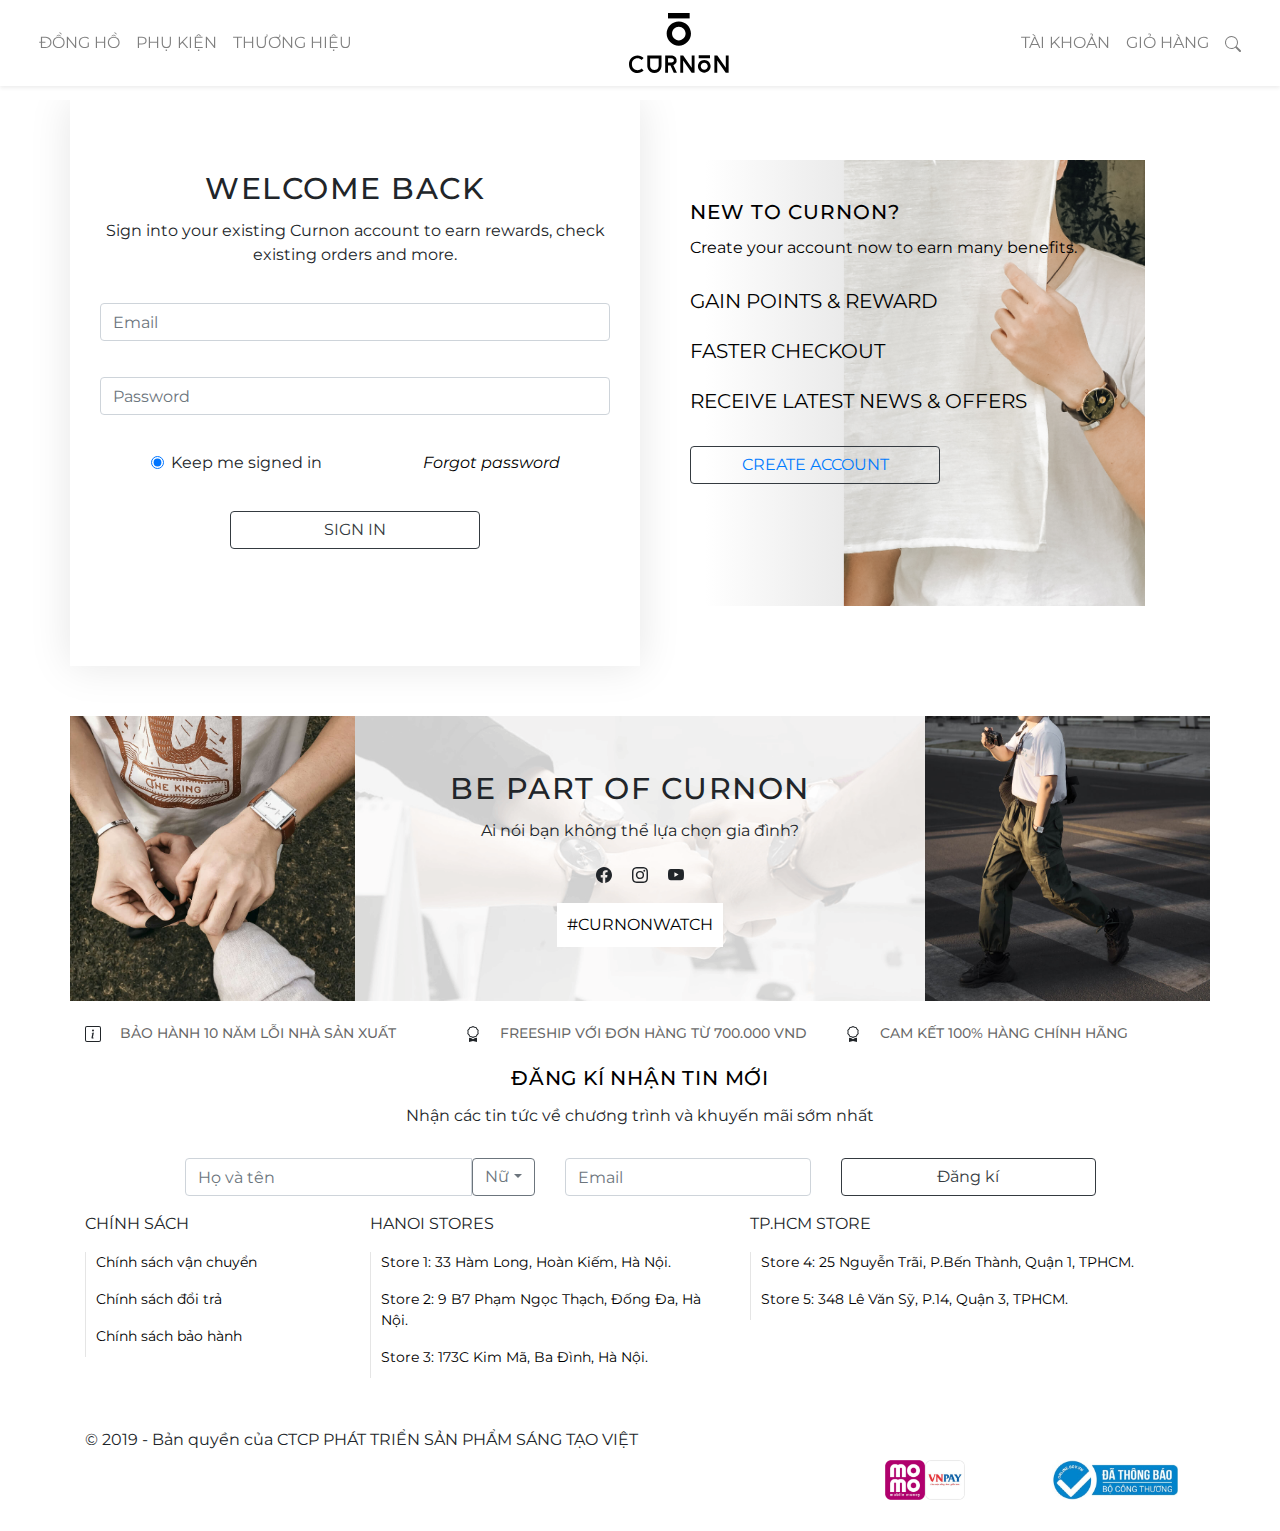
==== commit 00e2d38a: "Merge dc4d358031e261bcae59a7594c17a99d5aecde66 into 002a985c1c4b867aeda62f874a4d7e3d0a76bd3e" ====
--- a/login.html
+++ b/login.html
@@ -640,30 +640,8 @@
         </div>
     </div> 
     </div>
-    <script src="./java.js"></script>
-    <script src="./cart.js"></script>
-    <script>
-
-        let email = document.querySelector('.email');
-        email.onblur = function(){
-            if(email.value == ""){
-            document.getElementById("err-login-email").innerHTML = "Yêu cầu phải điền trường thông tin này ";
-            }
-            else{ 
-                document.getElementById("err-login-mail").innerHTML =" ";
-            }
-        }
-        let password = document.querySelector('.password');
-        password.onblur = function(){
-            if(password.value == ""){
-            document.getElementById("err-login-psw").innerHTML = "Yêu cầu phải điền trường thông tin này ";
-        }
-            else{ 
-                document.getElementById("err-login-psw").innerHTML ="  ";
-            }
-        }
-        
-            
-    </script>
+    <script src="./js/cart.js"></script>
+    <script src="./js/java.js"></script>
+    <script src="./js/login.js"> </script>
 </body>
 </html>